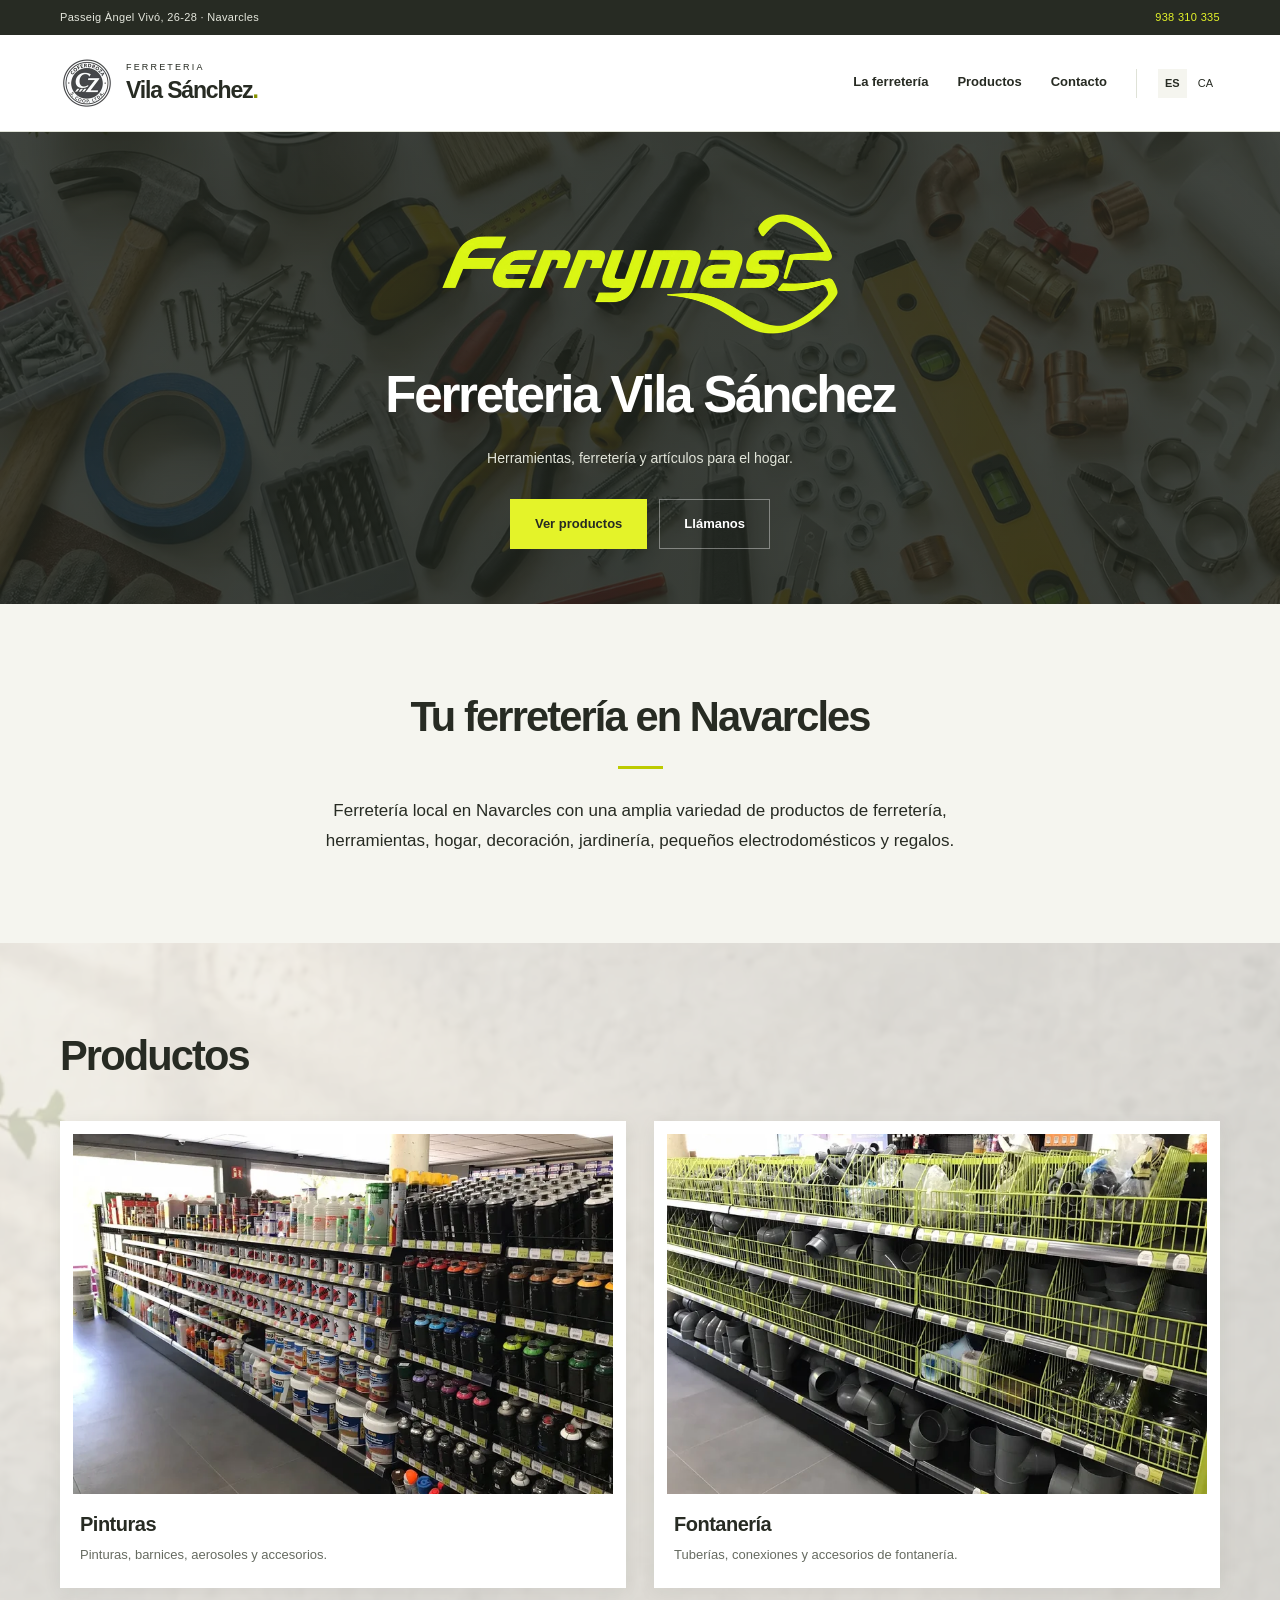
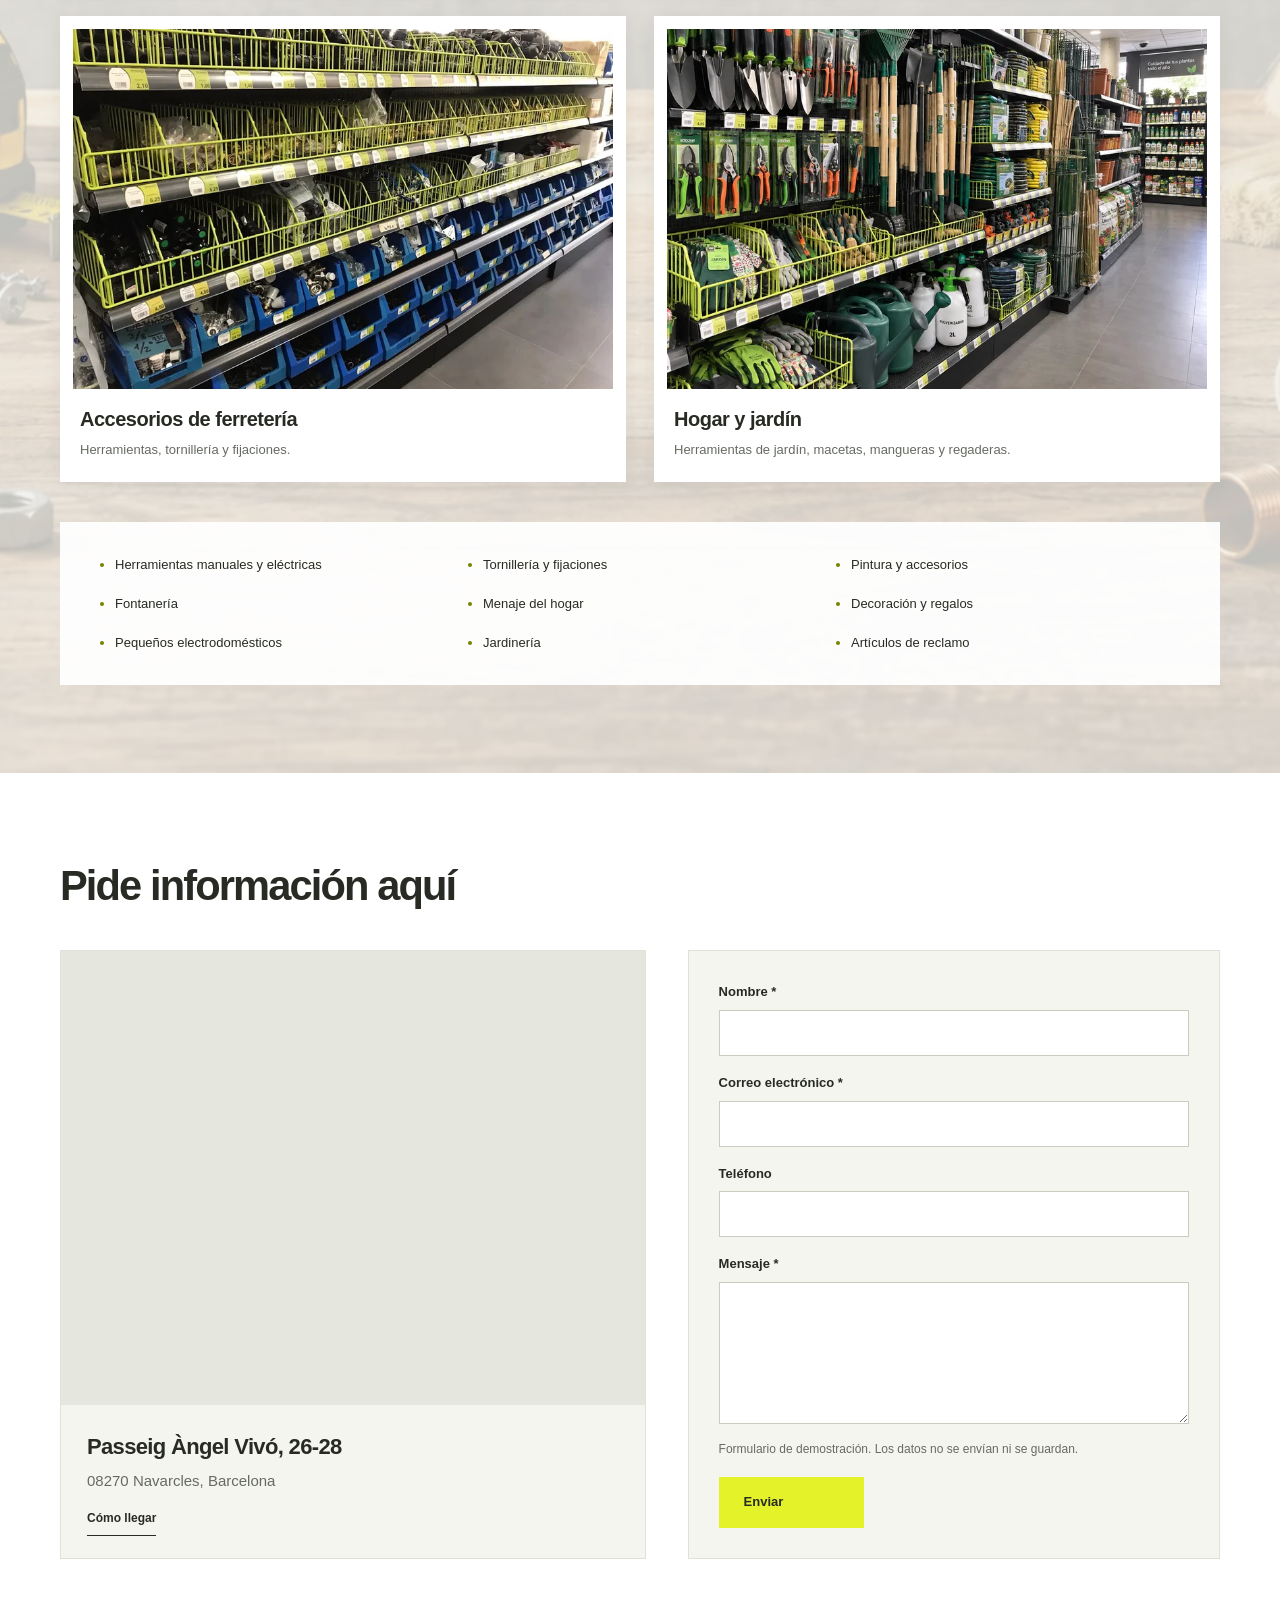
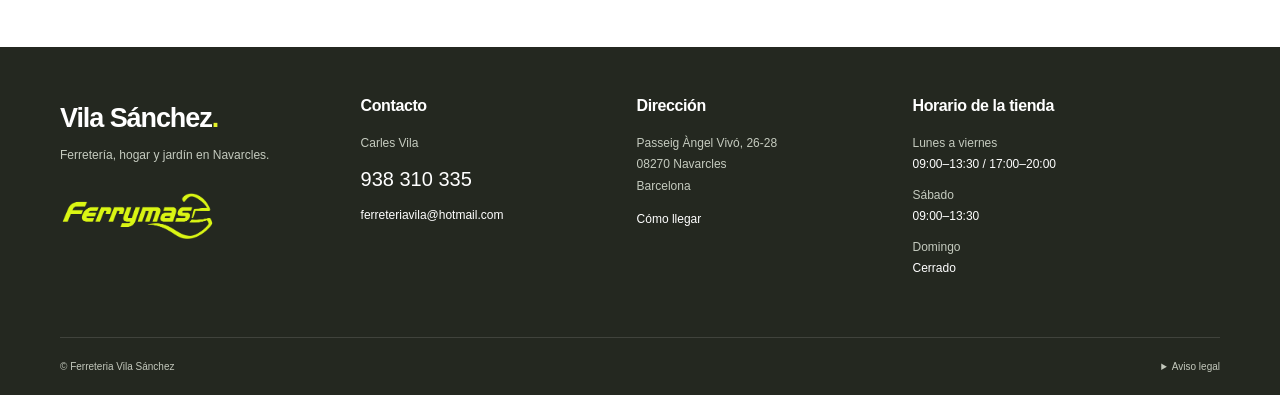
==== index.html @ 0be8b35e "Proyecto Ferreteria Vila Sanchez" ====
﻿<!doctype html>
<html lang="es">
<head>
  <meta charset="utf-8">
  <meta name="viewport" content="width=device-width, initial-scale=1">
  <meta name="theme-color" content="#242820">
  <title>Ferreteria Vila Sánchez | Tu ferretería en Navarcles</title>
  <meta name="description" content="Ferreteria Vila Sánchez en Navarcles. Pinturas, herramientas, fontanería y jardinería. Consulta nuestros productos, dirección y horario. Tel. 938 310 335.">
  <meta name="robots" content="index, follow, max-image-preview:large">
  <link rel="canonical" href="https://dry4n.github.io/ferreteriaVila/">
  <link rel="alternate" hreflang="es" href="https://dry4n.github.io/ferreteriaVila/">
  <link rel="alternate" hreflang="ca" href="https://dry4n.github.io/ferreteriaVila/ca.html">
  <link rel="alternate" hreflang="x-default" href="https://dry4n.github.io/ferreteriaVila/">
  <link rel="icon" type="image/png" sizes="48x48" href="assets/favicon.png">
  <meta property="og:type" content="website">
  <meta property="og:title" content="Ferreteria Vila Sánchez | Tu ferretería en Navarcles">
  <meta property="og:description" content="Ferreteria Vila Sánchez en Navarcles. Pinturas, herramientas, fontanería y jardinería. Consulta nuestros productos, dirección y horario. Tel. 938 310 335.">
  <meta property="og:url" content="https://dry4n.github.io/ferreteriaVila/">
  <meta property="og:site_name" content="Ferreteria Vila Sánchez">
  <meta property="og:locale" content="es_ES">
  <meta property="og:locale:alternate" content="ca_ES">
  <meta property="og:image" content="https://dry4n.github.io/ferreteriaVila/assets/tienda-social.jpg">
  <meta property="og:image:type" content="image/jpeg">
  <meta property="og:image:width" content="1200">
  <meta property="og:image:height" content="900">
  <meta property="og:image:alt" content="Estanterías de la tienda con pinturas, barnices y aerosoles">
  <meta name="twitter:card" content="summary_large_image">
  <meta name="twitter:title" content="Ferreteria Vila Sánchez | Tu ferretería en Navarcles">
  <meta name="twitter:description" content="Ferreteria Vila Sánchez en Navarcles. Pinturas, herramientas, fontanería y jardinería. Consulta nuestros productos, dirección y horario. Tel. 938 310 335.">
  <meta name="twitter:image" content="https://dry4n.github.io/ferreteriaVila/assets/tienda-social.jpg">
  <meta name="twitter:image:alt" content="Estanterías de la tienda con pinturas, barnices y aerosoles">
  <link rel="stylesheet" href="styles.css">
  <link rel="preload" as="image" href="assets/fondo-portada.webp" type="image/webp" fetchpriority="high">
  <script src="script.js" defer></script>
  <script type="application/ld+json">{"@context": "https://schema.org", "@graph": [{"@type": "HardwareStore", "@id": "https://dry4n.github.io/ferreteriaVila/#business", "name": "Ferreteria Vila Sánchez", "url": "https://dry4n.github.io/ferreteriaVila/", "image": ["https://dry4n.github.io/ferreteriaVila/assets/estanteria-1.webp", "https://dry4n.github.io/ferreteriaVila/assets/estanteria-2.webp", "https://dry4n.github.io/ferreteriaVila/assets/estanteria-3.webp", "https://dry4n.github.io/ferreteriaVila/assets/estanteria-jardineria.webp"], "telephone": "+34938310335", "email": "ferreteriavila@hotmail.com", "address": {"@type": "PostalAddress", "streetAddress": "Passeig Àngel Vivó, 26-28", "postalCode": "08270", "addressLocality": "Navarcles", "addressRegion": "Barcelona", "addressCountry": "ES"}, "openingHoursSpecification": [{"@type": "OpeningHoursSpecification", "dayOfWeek": "Monday", "opens": "09:00", "closes": "13:30"}, {"@type": "OpeningHoursSpecification", "dayOfWeek": "Monday", "opens": "17:00", "closes": "20:00"}, {"@type": "OpeningHoursSpecification", "dayOfWeek": "Tuesday", "opens": "09:00", "closes": "13:30"}, {"@type": "OpeningHoursSpecification", "dayOfWeek": "Tuesday", "opens": "17:00", "closes": "20:00"}, {"@type": "OpeningHoursSpecification", "dayOfWeek": "Wednesday", "opens": "09:00", "closes": "13:30"}, {"@type": "OpeningHoursSpecification", "dayOfWeek": "Wednesday", "opens": "17:00", "closes": "20:00"}, {"@type": "OpeningHoursSpecification", "dayOfWeek": "Thursday", "opens": "09:00", "closes": "13:30"}, {"@type": "OpeningHoursSpecification", "dayOfWeek": "Thursday", "opens": "17:00", "closes": "20:00"}, {"@type": "OpeningHoursSpecification", "dayOfWeek": "Friday", "opens": "09:00", "closes": "13:30"}, {"@type": "OpeningHoursSpecification", "dayOfWeek": "Friday", "opens": "17:00", "closes": "20:00"}, {"@type": "OpeningHoursSpecification", "dayOfWeek": "Saturday", "opens": "09:00", "closes": "13:30"}]}, {"@type": "WebSite", "@id": "https://dry4n.github.io/ferreteriaVila/#website", "url": "https://dry4n.github.io/ferreteriaVila/", "name": "Ferreteria Vila Sánchez", "inLanguage": ["es", "ca"], "about": {"@id": "https://dry4n.github.io/ferreteriaVila/#business"}}, {"@type": "WebPage", "@id": "https://dry4n.github.io/ferreteriaVila/#webpage", "url": "https://dry4n.github.io/ferreteriaVila/", "name": "Ferreteria Vila Sánchez | Tu ferretería en Navarcles", "description": "Ferreteria Vila Sánchez en Navarcles. Pinturas, herramientas, fontanería y jardinería. Consulta nuestros productos, dirección y horario. Tel. 938 310 335.", "inLanguage": "es", "isPartOf": {"@id": "https://dry4n.github.io/ferreteriaVila/#website"}, "about": {"@id": "https://dry4n.github.io/ferreteriaVila/#business"}}]}</script>
</head>
<body>
  <a class="skip-link" href="#contenido">Saltar al contenido</a>
  <div class="topbar"><div class="container topbar-inner"><span>Passeig Àngel Vivó, 26-28 · Navarcles</span><a href="tel:+34938310335">938 310 335</a></div></div>
  <header class="header"><div class="container header-inner">
    <a class="brand" href="#inicio" title="Inicio"><img src="assets/logo-cofedroza.webp" alt="Cofedroza" width="54" height="54"><span><span class="brand-small">FERRETERIA</span><strong>Vila Sánchez<span class="brand-dot">.</span></strong></span></a>
    <a class="header-call" href="tel:+34938310335" aria-label="Llámanos: 938 310 335" hidden><svg viewBox="0 0 24 24" width="20" height="20" fill="none" stroke="currentColor" stroke-width="1.8" stroke-linecap="round" stroke-linejoin="round" aria-hidden="true"><path d="M22 16.9v3a2 2 0 0 1-2.2 2A19.8 19.8 0 0 1 3.1 5.2 2 2 0 0 1 5.1 3h3a2 2 0 0 1 2 1.7c.1 1 .4 1.9.7 2.8a2 2 0 0 1-.5 2.1L9 10.9a16 16 0 0 0 4.1 4.1l1.3-1.3a2 2 0 0 1 2.1-.5c.9.3 1.8.6 2.8.7a2 2 0 0 1 1.7 2z"/></svg><span>938 310 335</span></a>
    <button class="menu-toggle" aria-expanded="false" aria-controls="navigation" hidden>Menú <span aria-hidden="true">☰</span></button>
    <nav id="navigation" aria-label="Navegación principal"><a href="#presentacion">La ferretería</a><a href="#productos">Productos</a><a href="#contacto">Contacto</a><div class="language-switch"><a href="index.html" lang="es" hreflang="es" aria-label="ES - Castellano" aria-current="page">ES</a><a href="ca.html" lang="ca" hreflang="ca" aria-label="CA - Català">CA</a></div></nav>
  </div></header>
  <main id="contenido">
    <section id="inicio" class="hero" aria-labelledby="hero-title"><div class="container hero-content"><img class="hero-logo" src="assets/logo-ferrymas.webp" alt="Ferrymas" width="820" height="273" fetchpriority="high"><h1 id="hero-title">Ferreteria Vila Sánchez</h1><p class="hero-description">Herramientas, ferretería y artículos para el hogar.</p><div class="hero-actions"><a class="button" href="#productos">Ver productos</a><a class="button button-outline" href="tel:+34938310335">Llámanos</a></div></div></section>
    <section id="presentacion" class="intro section" aria-labelledby="intro-title"><div class="container narrow"><h2 id="intro-title">Tu ferretería en Navarcles</h2><span class="accent-line"></span><p class="intro-lead">Ferretería local en Navarcles con una amplia variedad de productos de ferretería, herramientas, hogar, decoración, jardinería, pequeños electrodomésticos y regalos.</p></div></section>
    <section id="productos" class="section products" aria-labelledby="products-title"><div class="container"><div class="section-heading"><div><h2 id="products-title">Productos</h2></div></div><div class="product-grid"><figure class="product-card"><div class="photo-wrap"><img src="assets/estanteria-1.webp" alt="Estanterías de la tienda con pinturas, barnices y aerosoles" width="800" height="600" loading="lazy" decoding="async"></div><figcaption><h3>Pinturas</h3><p>Pinturas, barnices, aerosoles y accesorios.</p></figcaption></figure><figure class="product-card"><div class="photo-wrap"><img src="assets/estanteria-2.webp" alt="Tuberías y conexiones de fontanería en la tienda" width="800" height="600" loading="lazy" decoding="async"></div><figcaption><h3>Fontanería</h3><p>Tuberías, conexiones y accesorios de fontanería.</p></figcaption></figure><figure class="product-card"><div class="photo-wrap"><img src="assets/estanteria-3.webp" alt="Estanterías con piezas y accesorios de ferretería" width="800" height="600" loading="lazy" decoding="async"></div><figcaption><h3>Accesorios de ferretería</h3><p>Herramientas, tornillería y fijaciones.</p></figcaption></figure><figure class="product-card"><div class="photo-wrap"><img src="assets/estanteria-jardineria.webp" alt="Estantería de jardinería con herramientas, macetas, mangueras y regaderas" width="800" height="600" loading="lazy" decoding="async"></div><figcaption><h3>Hogar y jardín</h3><p>Herramientas de jardín, macetas, mangueras y regaderas.</p></figcaption></figure></div><div class="category-area"><ul class="category-list"><li>Herramientas manuales y eléctricas</li><li>Tornillería y fijaciones</li><li>Pintura y accesorios</li><li>Fontanería</li><li>Menaje del hogar</li><li>Decoración y regalos</li><li>Pequeños electrodomésticos</li><li>Jardinería</li><li>Artículos de reclamo</li></ul></div></div></section>
    <section id="contacto" class="section contact-section" aria-labelledby="contact-title">
      <div class="container">
        <h2 id="contact-title">Pide información aquí</h2>
        <div class="contact-layout">
          <div class="contact-location">
            <div class="map-card">
              <iframe class="contact-map" src="https://www.google.com/maps?q=Ferreteria%20Vila%20S%C3%A1nchez%2C%20Passeig%20%C3%80ngel%20Viv%C3%B3%2C%2026-28%2C%2008270%20Navarcles&amp;output=embed&amp;hl=es" title="Ubicación de Ferreteria Vila Sánchez en Google Maps" width="600" height="300" loading="lazy" referrerpolicy="no-referrer-when-downgrade" allowfullscreen></iframe>
              <div class="map-address"><address><strong>Passeig Àngel Vivó, 26-28</strong><br>08270 Navarcles, Barcelona</address><a class="text-link" href="https://www.google.com/maps/search/?api=1&amp;query=Ferreteria%20Vila%20S%C3%A1nchez%2C%20Passeig%20%C3%80ngel%20Viv%C3%B3%2C%2026-28%2C%2008270%20Navarcles" target="_blank" rel="noopener noreferrer">Cómo llegar</a></div>
            </div>
          </div>
          <form id="contact-form" class="contact-form" aria-labelledby="contact-title" aria-describedby="form-note" data-success="Formulario completado. No se ha enviado ningún mensaje." autocomplete="off">
            <div class="form-field"><label for="contact-name">Nombre <span aria-hidden="true">*</span></label><input id="contact-name" type="text" required maxlength="100" pattern=".*\S.*"></div>
            <div class="form-field"><label for="contact-email">Correo electrónico <span aria-hidden="true">*</span></label><input id="contact-email" type="email" required maxlength="254" inputmode="email"></div>
            <div class="form-field"><label for="contact-phone">Teléfono</label><input id="contact-phone" type="tel" maxlength="30" inputmode="tel"></div>
            <div class="form-field"><label for="contact-message">Mensaje <span aria-hidden="true">*</span></label><textarea id="contact-message" rows="5" required maxlength="3000"></textarea></div>
            <p id="form-note" class="form-note">Formulario de demostración. Los datos no se envían ni se guardan.</p>
            <button class="button form-submit" type="submit" disabled>Enviar</button>
            <p class="form-status" role="status" aria-live="polite"></p>
            <noscript><p class="form-note">Activa JavaScript para probar el formulario.</p></noscript>
          </form>
        </div>
      </div>
    </section>
  </main>
  <footer class="footer">
    <div class="container footer-main">
      <div class="footer-brand"><a class="footer-name" href="#inicio">Vila Sánchez<span>.</span></a><p>Ferretería, hogar y jardín en Navarcles.</p><img src="assets/logo-ferrymas.webp" alt="Ferrymas" width="820" height="273" loading="lazy"></div>
      <div class="footer-contact"><h3>Contacto</h3><p>Carles Vila</p><a class="footer-phone" href="tel:+34938310335">938 310 335</a><a class="footer-email" href="mailto:ferreteriavila@hotmail.com">ferreteriavila@hotmail.com</a></div>
      <div class="footer-address"><h3>Dirección</h3><address>Passeig Àngel Vivó, 26-28<br>08270 Navarcles<br>Barcelona</address><a href="https://www.google.com/maps/search/?api=1&amp;query=Ferreteria%20Vila%20S%C3%A1nchez%2C%20Passeig%20%C3%80ngel%20Viv%C3%B3%2C%2026-28%2C%2008270%20Navarcles" target="_blank" rel="noopener noreferrer">Cómo llegar</a></div>
      <div class="footer-hours"><h3>Horario de la tienda</h3><dl><div><dt>Lunes a viernes</dt><dd>09:00–13:30 / 17:00–20:00</dd></div><div><dt>Sábado</dt><dd>09:00–13:30</dd></div><div><dt>Domingo</dt><dd>Cerrado</dd></div></dl></div>
    </div>
    <div class="container footer-bottom"><span>© Ferreteria Vila Sánchez</span><details class="legal"><summary>Aviso legal</summary><p>Sitio de demostración creado para un proyecto académico. El formulario no envía ni guarda datos. Los nombres y logotipos corresponden a sus respectivos titulares.</p></details></div>
  </footer>
  <button class="scroll-top" type="button" aria-label="Volver arriba" hidden><span aria-hidden="true">^</span></button>
</body>
</html>
---- styles.css ----
:root { --accent:#e4f329; --ink:#272b23; --muted:#666b61; --paper:#f5f5ef; --line:#dfe2d7; --width:1160px; }
* { box-sizing:border-box; }
html { scroll-behavior:smooth; scroll-padding-top:108px; }
body { margin:0; color:var(--ink); background:#fff; font-family:'Segoe UI',Arial,sans-serif; font-size:15px; line-height:1.75; }
a { color:inherit; text-decoration:none; }
button { font:inherit; }
img { display:block; max-width:100%; height:auto; }
figure,h1,h2,h3,p { margin:0; }
a,button { -webkit-tap-highlight-color:transparent; }
a:focus-visible,button:focus-visible { outline:3px solid #9ca900; outline-offset:6px; }
.container { width:min(var(--width),calc(100% - 80px)); margin-inline:auto; }
.topbar { background:var(--ink); color:#e6e8de; font-size:11px; letter-spacing:.03em; }
.topbar-inner { display:flex; justify-content:space-between; gap:20px; padding-block:8px; }
.topbar a { color:var(--accent); white-space:nowrap; }
.topbar a span { margin-left:12px; }
.header { position:sticky; top:0; z-index:10; background:#fff; border-bottom:1px solid var(--line); }
.header-inner { display:flex; justify-content:space-between; align-items:center; gap:25px; min-height:96px; }
.header nav { order:2; margin-left:auto; }
.header-call { order:3; display:inline-flex; align-items:center; justify-content:center; gap:10px; padding:11px 15px; background:var(--accent); color:var(--ink); font-size:13px; font-weight:650; white-space:nowrap; }
.header-call[hidden] { display:none; }
.header-call:hover { background:#d6e421; }
.brand { display:flex; align-items:center; gap:12px; line-height:1.2; }
.brand img { width:54px; height:54px; }
.brand-small { display:block; font-size:9px; letter-spacing:.24em; margin-bottom:5px; }
.brand strong { font-size:23px; font-weight:650; letter-spacing:-.05em; white-space:nowrap; }
.brand-dot { color:#879300; }
nav { display:flex; align-items:center; gap:29px; }
nav>a { font-size:13px; font-weight:600; padding-block:12px; border-bottom:2px solid transparent; }
nav>a:hover { border-color:#b6c40a; }
.language-switch { display:flex; gap:4px; border-left:1px solid var(--line); padding-left:21px; }
.language-switch a { font-size:11px; padding:5px 7px; }
.language-switch a[aria-current] { background:var(--paper); font-weight:700; }
.menu-toggle { background:#fff; border:1px solid var(--line); padding:8px 12px; cursor:pointer; }
.hero { position:relative; isolation:isolate; background:#22271f; color:#fff; overflow:hidden; }
.hero::before { content:''; position:absolute; z-index:-1; inset:0; background:url('assets/fondo-portada.webp') center/cover no-repeat; opacity:.19; }
.hero::after { content:''; position:absolute; z-index:-1; inset:0; background:linear-gradient(90deg,#171c1630,#171c1650 50%,#171c1630); }
.hero-content { text-align:center; padding-block:53px 55px; }
.hero-logo { width:min(410px,72%); height:auto; margin:20px auto 24px; }
h1 { font-size:clamp(36px,4vw,57px); line-height:1.12; letter-spacing:-.045em; font-weight:600; }
h2 { font-size:clamp(30px,3.25vw,44px); line-height:1.19; letter-spacing:-.045em; font-weight:600; }
h3 { font-size:20px; line-height:1.35; letter-spacing:-.025em; font-weight:600; }
.hero-description { max-width:480px; margin:23px auto 28px; color:#e1e4d9; font-size:14px; }
.hero-actions { display:flex; justify-content:center; flex-wrap:wrap; gap:12px; }
.button { display:inline-flex; align-items:center; justify-content:space-between; gap:30px; padding:13px 24px; background:var(--accent); color:var(--ink); font-size:13px; font-weight:650; border:1px solid transparent; transition:background .2s,transform .2s; }
.button:hover { background:#d6e421; transform:translateY(-2px); }
.button-outline { border-color:#ffffff60; color:#fff; background:transparent; }
.button-outline:hover { background:#ffffff15; }
.button-dark { background:var(--ink); color:#fff; }
.button-dark:hover { background:#414839; }
.section { padding-block:88px; }
.intro { background:var(--paper); text-align:center; }
.narrow { max-width:770px; }
.accent-line { display:block; width:45px; height:3px; background:#bccb00; margin:24px 0 27px; }
.intro .accent-line { margin-inline:auto; }
.intro p { color:var(--muted); max-width:690px; margin:17px auto 0; font-size:14px; }
.intro .intro-lead { color:var(--ink); font-size:17px; }
.section-heading { display:flex; align-items:flex-end; justify-content:space-between; gap:40px; margin-bottom:40px; }

.product-grid { display:grid; grid-template-columns:repeat(2,minmax(0,1fr)); gap:28px; }
.photo-wrap { position:relative; overflow:hidden; background:var(--paper); }
.photo-wrap img { width:100%; aspect-ratio:4/3; object-fit:cover; transition:transform .5s; }
.product-card:hover img { transform:scale(1.035); }
figcaption { padding-block:23px 8px; }
figcaption h3 { font-size:20px; }
.category-area { margin-top:40px; padding-top:28px; border-top:1px solid var(--line); }
.category-list { display:grid; grid-template-columns:repeat(3,minmax(0,1fr)); gap:14px 34px; list-style:disc; padding-left:20px; margin:0; }
.category-list li { font-size:13px; }
.text-link { display:inline-flex; align-items:center; gap:35px; font-size:13px; font-weight:600; border-bottom:1px solid var(--ink); padding-bottom:6px; margin-top:28px; }
.text-link:hover { border-color:#a3b000; }
.contact-layout { display:grid; grid-template-columns:1.1fr 1fr; gap:42px; margin-top:40px; align-items:stretch; }
.contact-location, .contact-form { min-width:0; }
.map-card { display:flex; flex-direction:column; height:100%; border:1px solid var(--line); background:var(--paper); overflow:hidden; }
.contact-map { display:block; width:100%; min-height:360px; height:100%; flex:1; border:0; background:#e5e7df; }
.map-address { padding:22px 26px; }
.map-address .text-link { margin-top:14px; font-size:12px; }
.contact-form { padding:30px; background:var(--paper); border:1px solid var(--line); }
.contact-form h3 { font-size:25px; }
.form-field { display:flex; flex-direction:column; gap:6px; margin-bottom:16px; }
.form-field label { font-size:13px; font-weight:600; }
.form-field input, .form-field textarea { width:100%; min-width:0; border:1px solid #c8cdc0; border-radius:0; background:white; color:var(--ink); font:inherit; font-size:16px; line-height:1.5; padding:10px 12px; }
.form-field textarea { resize:vertical; min-height:125px; }
.form-field input:focus-visible, .form-field textarea:focus-visible { outline:2px solid #899600; outline-offset:2px; }
.form-note { font-size:12px; line-height:1.6; color:var(--muted); margin-bottom:18px; }
.form-submit { cursor:pointer; min-width:145px; }
.form-submit:disabled { opacity:.5; cursor:not-allowed; }
.form-status { font-size:13px; color:var(--ink); }
.form-status:not(:empty) { border-left:3px solid #98a500; margin-top:20px; padding:10px 13px; background:#e9edda; }
address { font-style:normal; color:var(--muted); line-height:1.8; }
address strong { font-weight:600; color:var(--ink); font-size:22px; letter-spacing:-.03em; }
.email-link { font-size:17px; border-bottom:1px solid #bec3b5; overflow-wrap:anywhere; }
dl { margin:12px 0 0; }
dl>div { display:flex; justify-content:space-between; gap:15px; padding-block:6px; font-size:12px; }
dt { color:var(--muted); } dd { margin:0; text-align:right; }
.footer { background:#242820; color:#fff; }
.footer-main { display:flex; justify-content:space-between; align-items:center; gap:35px; padding-block:40px; }
.footer-name { font-size:27px; font-weight:600; letter-spacing:-.04em; }
.footer-name span { color:var(--accent); }
.footer-main p { font-size:11px; color:#bfc5b6; margin-top:3px; }
.footer-main>img { width:170px; }
.footer-bottom { display:flex; justify-content:space-between; gap:20px; border-top:1px solid #ffffff20; padding-block:20px; font-size:10px; color:#c3c8bc; }
.skip-link { position:fixed; left:15px; top:-100px; background:var(--accent); padding:12px; z-index:30; }
.skip-link:focus { top:15px; }
@media(min-width:801px) { .menu-toggle { display:none; } }
@media(max-width:1050px) {
 .container { width:calc(100% - 48px); } nav { gap:14px; } .brand strong { font-size:21px; } .category-list { gap:10px 20px; }
 .header-inner { gap:16px; } .header-call { width:44px; height:44px; padding:0; } .header-call span { display:none; } .contact-layout { gap:28px; }
}
@media(max-width:800px) {
 html { scroll-padding-top:85px; } .header-inner { min-height:80px; flex-wrap:wrap; padding-block:15px; gap:15px; } .brand img { width:43px; height:43px; }
 nav { width:100%; flex-wrap:wrap; gap:8px 24px; padding-bottom:5px; } nav[data-collapsed="true"] { display:none; } nav>a { padding-block:7px; } .language-switch { padding-left:12px; }
 .header nav { order:4; margin-left:0; } .header-call { order:2; margin-left:auto; } .menu-toggle { order:3; } .header-inner { column-gap:10px; }
 .hero-content { padding-block:44px; } .hero-logo { width:min(340px,80%); } .section { padding-block:60px; }  .section-heading { display:block; margin-bottom:30px; }
 .product-grid { gap:16px; } figcaption h3 { font-size:17px; } .category-list { grid-template-columns:repeat(2,1fr); }
 .contact-layout { gap:24px; } .contact-form { padding:23px; } .map-address { padding:20px; } address strong { font-size:20px; } dl>div { flex-wrap:wrap; gap:0 14px; } .email-link { font-size:15px; }
}
@media(max-width:580px) {
 .container { width:calc(100% - 40px); } .topbar { font-size:9px; } .topbar-inner { gap:10px; } .topbar a span { display:none; } .brand strong { font-size:21px; }
 .hero-content { padding-block:40px; } .hero-logo { margin-block:23px 27px; } h1 { font-size:clamp(31px,8vw,43px); } h2 { font-size:33px; }
 .hero-description { font-size:13px; margin-block:21px 26px; } .hero-actions { gap:10px; } .button { padding:12px 17px; gap:22px; font-size:12px; } .intro h2 br { display:none; } .intro .intro-lead { font-size:16px; } .product-grid { grid-template-columns:1fr; gap:29px; }
 .photo-wrap img { aspect-ratio:1.45; } figcaption { padding-top:18px; } figcaption h3 { font-size:23px; } .category-list { gap:14px 16px; }
 .category-list li { font-size:12px; line-height:1.5; }
 .contact-layout { margin-top:30px; } .contact-map { height:280px; } dl>div { flex-wrap:nowrap; font-size:12px; } .footer-main { flex-wrap:wrap; gap:24px; } .footer-main>div { width:100%; }
 .footer-main>img { width:145px; } .footer-bottom { flex-direction:column; gap:5px; }
}
@media(max-width:380px) {
 .header-inner { column-gap:8px; } .brand { gap:7px; } .brand img { width:32px; height:32px; } .brand strong { font-size:18px; } .brand-small { font-size:8px; } .menu-toggle { font-size:12px; padding:8px; } .header-call { width:36px; height:36px; }
}
@media(prefers-reduced-motion:reduce) { html { scroll-behavior:auto; } *,*::before,*::after { transition:none !important; } }

.products { position:relative; isolation:isolate; background:#f0f1eb; }
.products::before { content:''; position:absolute; inset:0; z-index:-1; background:url('assets/fondo-productos.webp') center/cover no-repeat; opacity:.2; }
.product-card { background:#fff; padding:13px; box-shadow:0 4px 18px #252b2110; }
.product-card figcaption { padding:17px 7px 9px; }
.product-card figcaption p { font-size:13px; line-height:1.6; color:var(--muted); margin-top:7px; }
.photo-wrap img { aspect-ratio:1.5; }
.category-area { background:#fffffff0; padding:30px 35px; border:0; }
.category-list li::marker { color:#788400; font-size:1.1em; }
.footer-main { display:grid; grid-template-columns:1.1fr 1fr 1fr 1.25fr; align-items:start; gap:30px; padding-block:48px; }
.footer-main h3 { font-size:16px; margin-bottom:16px; }
.footer-main p, .footer-main address, .footer-main dt { color:#c5cbbf; font-size:12px; }
.footer-main a { overflow-wrap:anywhere; }
.footer-brand img { width:155px; margin-top:24px; }
.footer-phone { display:block; font-size:20px; margin:8px 0 4px; }
.footer-email, .footer-address>a { font-size:12px; }
.footer-address>a { display:inline-block; margin-top:12px; }
.footer-hours dl { margin:0; }
.footer-hours dl>div { display:block; padding:0 0 10px; }
.footer-hours dd { text-align:left; font-size:12px; }
.legal { max-width:540px; text-align:right; }
.legal summary { cursor:pointer; }
.legal p { margin-top:12px; text-align:left; font-size:12px; }
.scroll-top { position:fixed; right:20px; bottom:20px; z-index:20; display:grid; place-items:center; width:40px; height:40px; border:1px solid #ffffff40; background:var(--ink); color:var(--accent); font-family:Arial,sans-serif; font-size:32px; line-height:1; padding:8px 0 0; cursor:pointer; box-shadow:0 3px 14px #0003; }
.scroll-top[hidden] { display:none; }
.scroll-top:hover { background:#414839; }
@media(max-width:1000px) { .footer-main { grid-template-columns:1fr 1fr; gap:35px; } }
@media(max-width:580px) {
 .product-grid { grid-template-columns:1fr; gap:24px; }
 .product-card { padding:10px; }
 .category-area { padding:25px; }
 .category-list { grid-template-columns:1fr; gap:10px; }
 .contact-layout { grid-template-columns:1fr; gap:28px; }
 .contact-map { height:300px; min-height:300px; flex:auto; }
 .footer-main { grid-template-columns:1fr; gap:30px; }
 .footer-bottom { padding-bottom:85px; }
 .legal { text-align:left; }
 .scroll-top { right:12px; bottom:12px; }
}
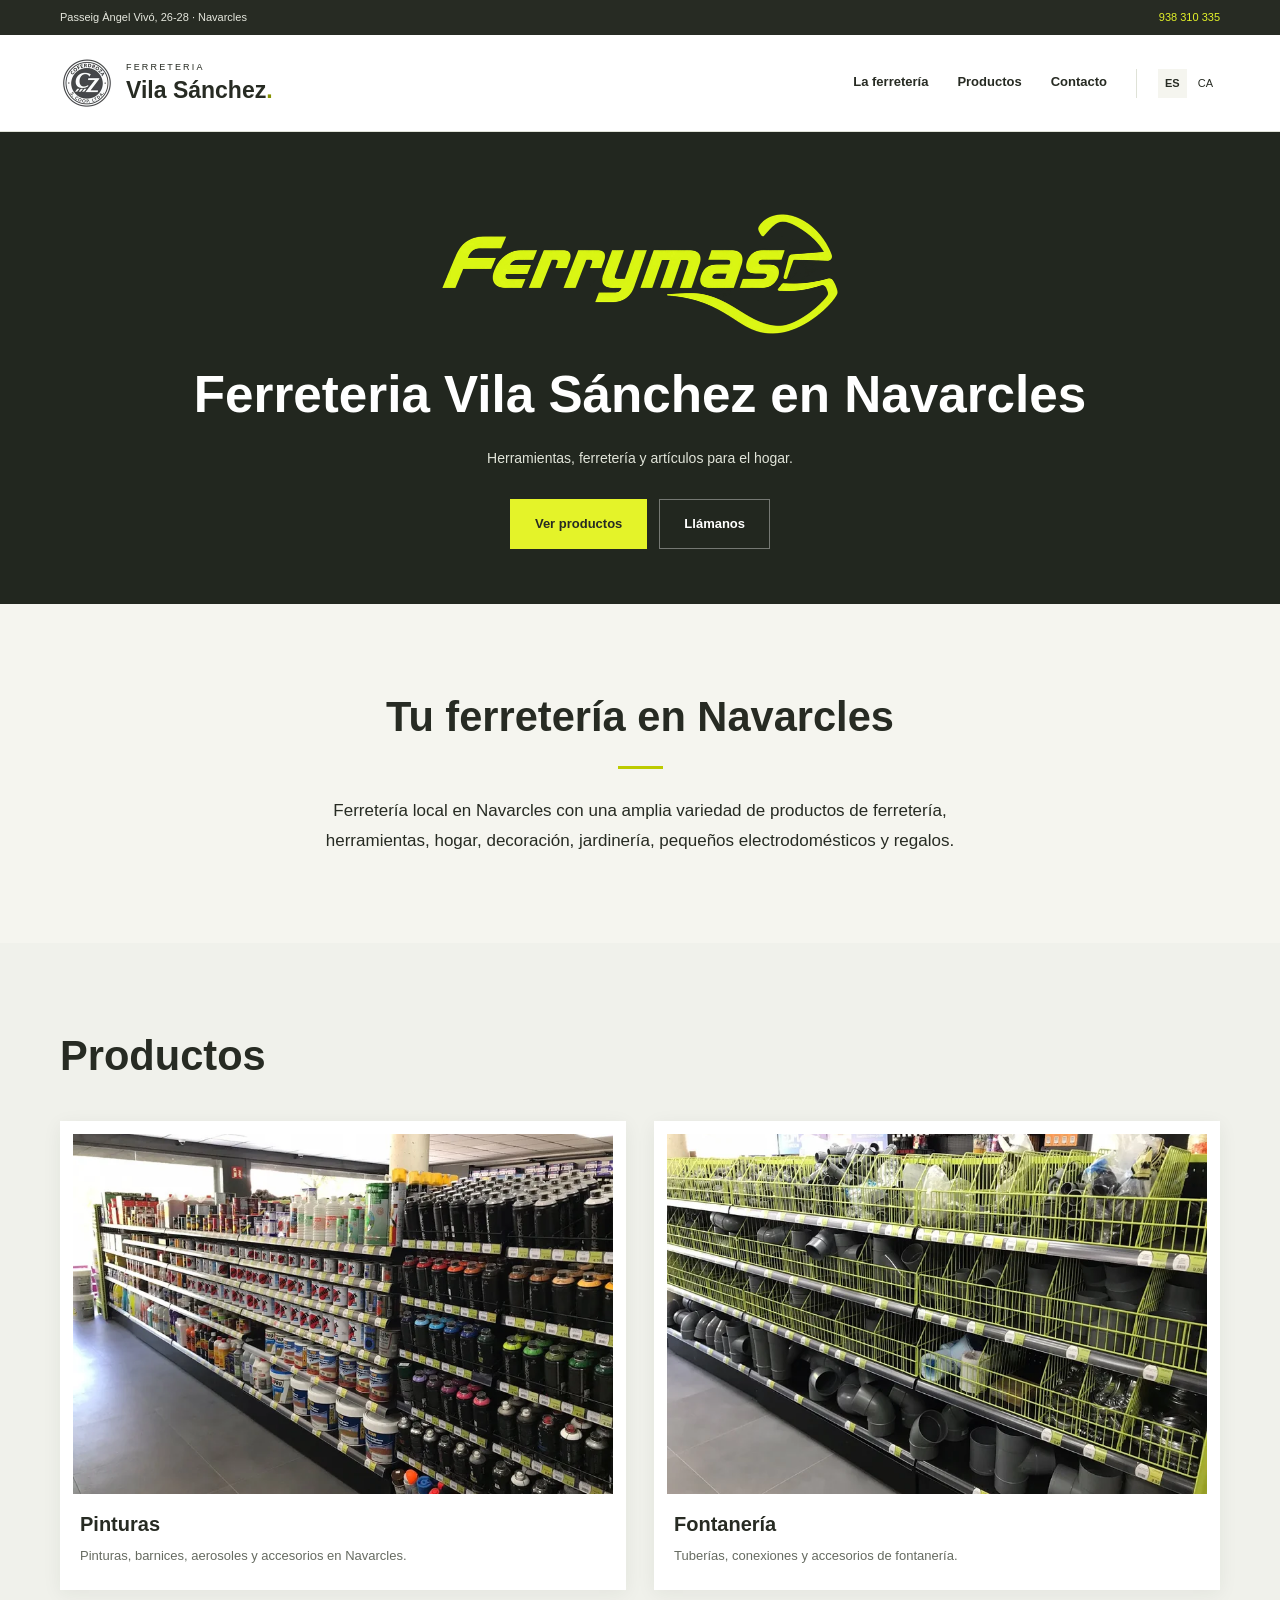
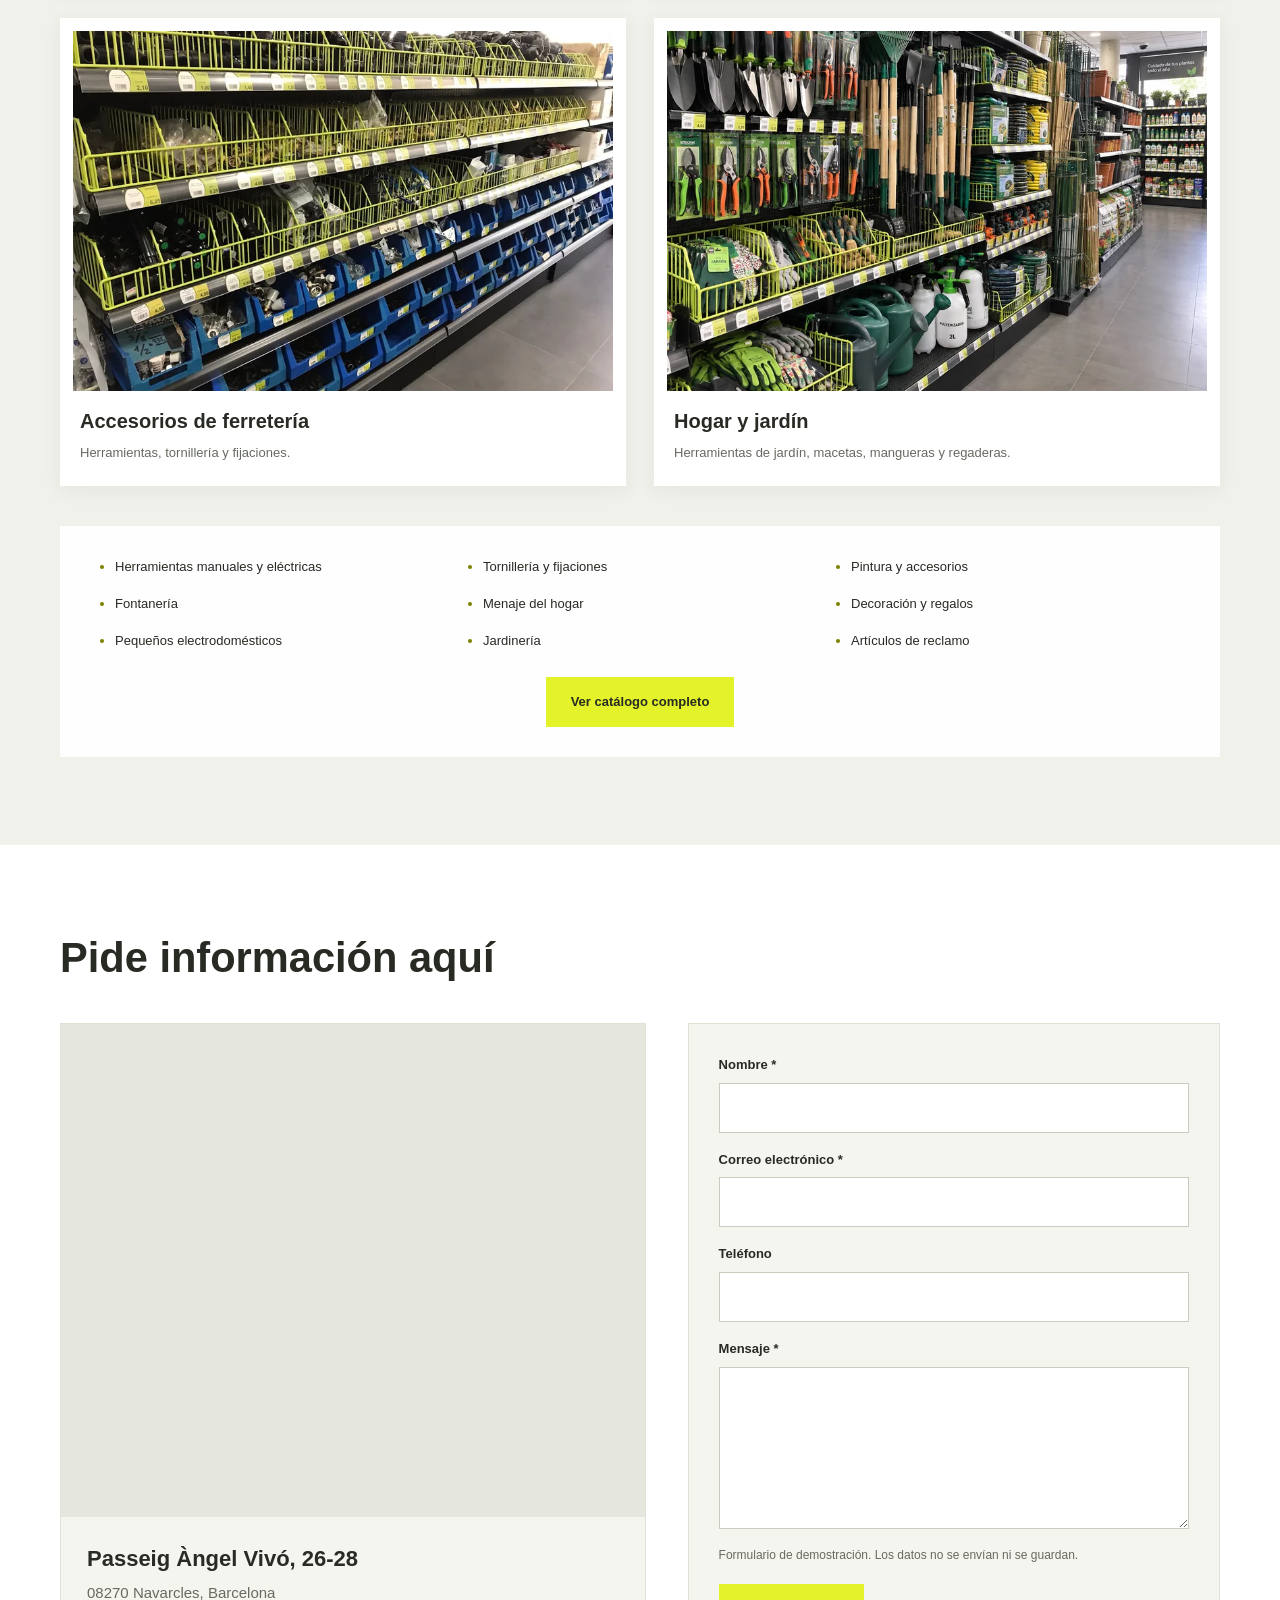
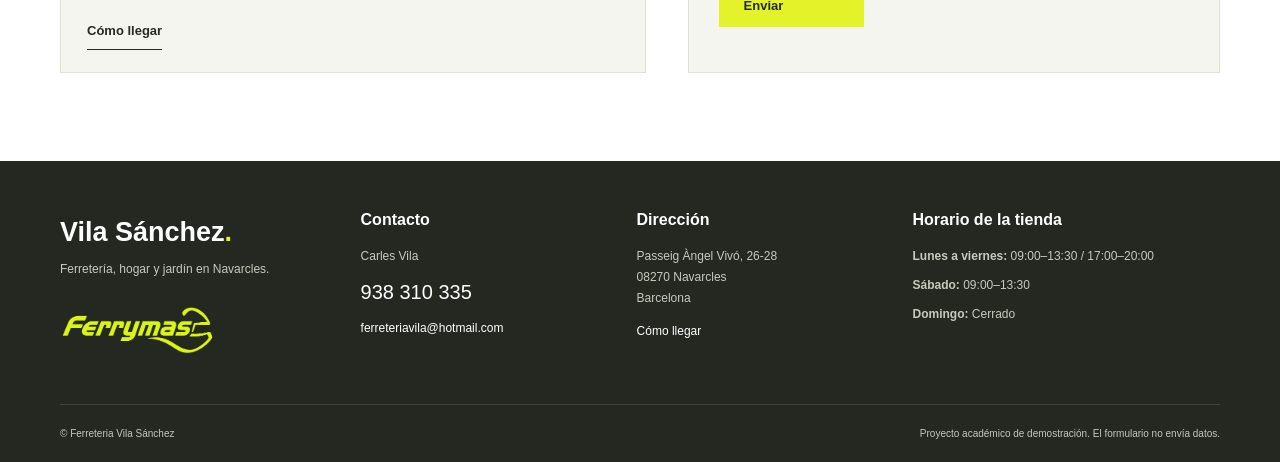
==== commit 2a4f27eb: "Proyecto Ferreteria Vila Sanchez" ====
--- a/index.html
+++ b/index.html
@@ -1,86 +1,224 @@
-﻿<!doctype html>
+<!DOCTYPE html>
 <html lang="es">
 <head>
-  <meta charset="utf-8">
-  <meta name="viewport" content="width=device-width, initial-scale=1">
-  <meta name="theme-color" content="#242820">
-  <title>Ferreteria Vila Sánchez | Tu ferretería en Navarcles</title>
-  <meta name="description" content="Ferreteria Vila Sánchez en Navarcles. Pinturas, herramientas, fontanería y jardinería. Consulta nuestros productos, dirección y horario. Tel. 938 310 335.">
-  <meta name="robots" content="index, follow, max-image-preview:large">
+  <meta charset="UTF-8">
+  <meta name="viewport" content="width=device-width, initial-scale=1.0">
+  <title>Ferretería y bricolaje en Navarcles | Vila Sánchez</title>
+  <meta name="description" content="Ferretería en Navarcles con pinturas, herramientas, fontanería y jardinería. Visita Vila Sánchez o llama al 938 310 335 para pedir información sin compromiso.">
   <link rel="canonical" href="https://dry4n.github.io/ferreteriaVila/">
   <link rel="alternate" hreflang="es" href="https://dry4n.github.io/ferreteriaVila/">
-  <link rel="alternate" hreflang="ca" href="https://dry4n.github.io/ferreteriaVila/ca.html">
+  <link rel="alternate" hreflang="ca" href="https://dry4n.github.io/ferreteriaVila/ca/">
   <link rel="alternate" hreflang="x-default" href="https://dry4n.github.io/ferreteriaVila/">
-  <link rel="icon" type="image/png" sizes="48x48" href="assets/favicon.png">
-  <meta property="og:type" content="website">
-  <meta property="og:title" content="Ferreteria Vila Sánchez | Tu ferretería en Navarcles">
-  <meta property="og:description" content="Ferreteria Vila Sánchez en Navarcles. Pinturas, herramientas, fontanería y jardinería. Consulta nuestros productos, dirección y horario. Tel. 938 310 335.">
-  <meta property="og:url" content="https://dry4n.github.io/ferreteriaVila/">
-  <meta property="og:site_name" content="Ferreteria Vila Sánchez">
-  <meta property="og:locale" content="es_ES">
-  <meta property="og:locale:alternate" content="ca_ES">
-  <meta property="og:image" content="https://dry4n.github.io/ferreteriaVila/assets/tienda-social.jpg">
-  <meta property="og:image:type" content="image/jpeg">
-  <meta property="og:image:width" content="1200">
-  <meta property="og:image:height" content="900">
-  <meta property="og:image:alt" content="Estanterías de la tienda con pinturas, barnices y aerosoles">
-  <meta name="twitter:card" content="summary_large_image">
-  <meta name="twitter:title" content="Ferreteria Vila Sánchez | Tu ferretería en Navarcles">
-  <meta name="twitter:description" content="Ferreteria Vila Sánchez en Navarcles. Pinturas, herramientas, fontanería y jardinería. Consulta nuestros productos, dirección y horario. Tel. 938 310 335.">
-  <meta name="twitter:image" content="https://dry4n.github.io/ferreteriaVila/assets/tienda-social.jpg">
-  <meta name="twitter:image:alt" content="Estanterías de la tienda con pinturas, barnices y aerosoles">
-  <link rel="stylesheet" href="styles.css">
-  <link rel="preload" as="image" href="assets/fondo-portada.webp" type="image/webp" fetchpriority="high">
-  <script src="script.js" defer></script>
-  <script type="application/ld+json">{"@context": "https://schema.org", "@graph": [{"@type": "HardwareStore", "@id": "https://dry4n.github.io/ferreteriaVila/#business", "name": "Ferreteria Vila Sánchez", "url": "https://dry4n.github.io/ferreteriaVila/", "image": ["https://dry4n.github.io/ferreteriaVila/assets/estanteria-1.webp", "https://dry4n.github.io/ferreteriaVila/assets/estanteria-2.webp", "https://dry4n.github.io/ferreteriaVila/assets/estanteria-3.webp", "https://dry4n.github.io/ferreteriaVila/assets/estanteria-jardineria.webp"], "telephone": "+34938310335", "email": "ferreteriavila@hotmail.com", "address": {"@type": "PostalAddress", "streetAddress": "Passeig Àngel Vivó, 26-28", "postalCode": "08270", "addressLocality": "Navarcles", "addressRegion": "Barcelona", "addressCountry": "ES"}, "openingHoursSpecification": [{"@type": "OpeningHoursSpecification", "dayOfWeek": "Monday", "opens": "09:00", "closes": "13:30"}, {"@type": "OpeningHoursSpecification", "dayOfWeek": "Monday", "opens": "17:00", "closes": "20:00"}, {"@type": "OpeningHoursSpecification", "dayOfWeek": "Tuesday", "opens": "09:00", "closes": "13:30"}, {"@type": "OpeningHoursSpecification", "dayOfWeek": "Tuesday", "opens": "17:00", "closes": "20:00"}, {"@type": "OpeningHoursSpecification", "dayOfWeek": "Wednesday", "opens": "09:00", "closes": "13:30"}, {"@type": "OpeningHoursSpecification", "dayOfWeek": "Wednesday", "opens": "17:00", "closes": "20:00"}, {"@type": "OpeningHoursSpecification", "dayOfWeek": "Thursday", "opens": "09:00", "closes": "13:30"}, {"@type": "OpeningHoursSpecification", "dayOfWeek": "Thursday", "opens": "17:00", "closes": "20:00"}, {"@type": "OpeningHoursSpecification", "dayOfWeek": "Friday", "opens": "09:00", "closes": "13:30"}, {"@type": "OpeningHoursSpecification", "dayOfWeek": "Friday", "opens": "17:00", "closes": "20:00"}, {"@type": "OpeningHoursSpecification", "dayOfWeek": "Saturday", "opens": "09:00", "closes": "13:30"}]}, {"@type": "WebSite", "@id": "https://dry4n.github.io/ferreteriaVila/#website", "url": "https://dry4n.github.io/ferreteriaVila/", "name": "Ferreteria Vila Sánchez", "inLanguage": ["es", "ca"], "about": {"@id": "https://dry4n.github.io/ferreteriaVila/#business"}}, {"@type": "WebPage", "@id": "https://dry4n.github.io/ferreteriaVila/#webpage", "url": "https://dry4n.github.io/ferreteriaVila/", "name": "Ferreteria Vila Sánchez | Tu ferretería en Navarcles", "description": "Ferreteria Vila Sánchez en Navarcles. Pinturas, herramientas, fontanería y jardinería. Consulta nuestros productos, dirección y horario. Tel. 938 310 335.", "inLanguage": "es", "isPartOf": {"@id": "https://dry4n.github.io/ferreteriaVila/#website"}, "about": {"@id": "https://dry4n.github.io/ferreteriaVila/#business"}}]}</script>
+  <link rel="icon" type="image/png" href="assets/favicon.png">
+  <link rel="stylesheet" href="styles.css?v=2">
+  <script src="script.js?v=2" defer></script>
 </head>
 <body>
-  <a class="skip-link" href="#contenido">Saltar al contenido</a>
-  <div class="topbar"><div class="container topbar-inner"><span>Passeig Àngel Vivó, 26-28 · Navarcles</span><a href="tel:+34938310335">938 310 335</a></div></div>
-  <header class="header"><div class="container header-inner">
-    <a class="brand" href="#inicio" title="Inicio"><img src="assets/logo-cofedroza.webp" alt="Cofedroza" width="54" height="54"><span><span class="brand-small">FERRETERIA</span><strong>Vila Sánchez<span class="brand-dot">.</span></strong></span></a>
-    <a class="header-call" href="tel:+34938310335" aria-label="Llámanos: 938 310 335" hidden><svg viewBox="0 0 24 24" width="20" height="20" fill="none" stroke="currentColor" stroke-width="1.8" stroke-linecap="round" stroke-linejoin="round" aria-hidden="true"><path d="M22 16.9v3a2 2 0 0 1-2.2 2A19.8 19.8 0 0 1 3.1 5.2 2 2 0 0 1 5.1 3h3a2 2 0 0 1 2 1.7c.1 1 .4 1.9.7 2.8a2 2 0 0 1-.5 2.1L9 10.9a16 16 0 0 0 4.1 4.1l1.3-1.3a2 2 0 0 1 2.1-.5c.9.3 1.8.6 2.8.7a2 2 0 0 1 1.7 2z"/></svg><span>938 310 335</span></a>
-    <button class="menu-toggle" aria-expanded="false" aria-controls="navigation" hidden>Menú <span aria-hidden="true">☰</span></button>
-    <nav id="navigation" aria-label="Navegación principal"><a href="#presentacion">La ferretería</a><a href="#productos">Productos</a><a href="#contacto">Contacto</a><div class="language-switch"><a href="index.html" lang="es" hreflang="es" aria-label="ES - Castellano" aria-current="page">ES</a><a href="ca.html" lang="ca" hreflang="ca" aria-label="CA - Català">CA</a></div></nav>
-  </div></header>
-  <main id="contenido">
-    <section id="inicio" class="hero" aria-labelledby="hero-title"><div class="container hero-content"><img class="hero-logo" src="assets/logo-ferrymas.webp" alt="Ferrymas" width="820" height="273" fetchpriority="high"><h1 id="hero-title">Ferreteria Vila Sánchez</h1><p class="hero-description">Herramientas, ferretería y artículos para el hogar.</p><div class="hero-actions"><a class="button" href="#productos">Ver productos</a><a class="button button-outline" href="tel:+34938310335">Llámanos</a></div></div></section>
-    <section id="presentacion" class="intro section" aria-labelledby="intro-title"><div class="container narrow"><h2 id="intro-title">Tu ferretería en Navarcles</h2><span class="accent-line"></span><p class="intro-lead">Ferretería local en Navarcles con una amplia variedad de productos de ferretería, herramientas, hogar, decoración, jardinería, pequeños electrodomésticos y regalos.</p></div></section>
-    <section id="productos" class="section products" aria-labelledby="products-title"><div class="container"><div class="section-heading"><div><h2 id="products-title">Productos</h2></div></div><div class="product-grid"><figure class="product-card"><div class="photo-wrap"><img src="assets/estanteria-1.webp" alt="Estanterías de la tienda con pinturas, barnices y aerosoles" width="800" height="600" loading="lazy" decoding="async"></div><figcaption><h3>Pinturas</h3><p>Pinturas, barnices, aerosoles y accesorios.</p></figcaption></figure><figure class="product-card"><div class="photo-wrap"><img src="assets/estanteria-2.webp" alt="Tuberías y conexiones de fontanería en la tienda" width="800" height="600" loading="lazy" decoding="async"></div><figcaption><h3>Fontanería</h3><p>Tuberías, conexiones y accesorios de fontanería.</p></figcaption></figure><figure class="product-card"><div class="photo-wrap"><img src="assets/estanteria-3.webp" alt="Estanterías con piezas y accesorios de ferretería" width="800" height="600" loading="lazy" decoding="async"></div><figcaption><h3>Accesorios de ferretería</h3><p>Herramientas, tornillería y fijaciones.</p></figcaption></figure><figure class="product-card"><div class="photo-wrap"><img src="assets/estanteria-jardineria.webp" alt="Estantería de jardinería con herramientas, macetas, mangueras y regaderas" width="800" height="600" loading="lazy" decoding="async"></div><figcaption><h3>Hogar y jardín</h3><p>Herramientas de jardín, macetas, mangueras y regaderas.</p></figcaption></figure></div><div class="category-area"><ul class="category-list"><li>Herramientas manuales y eléctricas</li><li>Tornillería y fijaciones</li><li>Pintura y accesorios</li><li>Fontanería</li><li>Menaje del hogar</li><li>Decoración y regalos</li><li>Pequeños electrodomésticos</li><li>Jardinería</li><li>Artículos de reclamo</li></ul></div></div></section>
-    <section id="contacto" class="section contact-section" aria-labelledby="contact-title">
+
+  <!-- Barra superior -->
+  <div class="topbar">
+    <div class="container topbar-inner">
+      <span>Passeig Àngel Vivó, 26-28 · Navarcles</span>
+      <a href="tel:+34938310335">938 310 335</a>
+    </div>
+  </div>
+
+  <!-- Cabecera y menú -->
+  <header class="header">
+    <div class="container header-inner">
+      <a class="brand" href="#inicio">
+        <img src="assets/logo-cofedroza.webp" alt="Logotipo de Cofedroza" width="54" height="54">
+        <span>
+          <span class="brand-small">FERRETERIA</span>
+          <strong>Vila Sánchez<span class="brand-dot">.</span></strong>
+        </span>
+      </a>
+
+      <a class="header-call" href="tel:+34938310335" id="btn-llamada" hidden>938 310 335</a>
+
+      <button class="menu-toggle" id="btn-menu" type="button">Menú ☰</button>
+
+      <nav id="navigation">
+        <a href="#presentacion">La ferretería</a>
+        <a href="productos/">Productos</a>
+        <a href="#contacto">Contacto</a>
+        <div class="language-switch">
+          <a href="index.html" class="activo">ES</a>
+          <a href="ca/">CA</a>
+        </div>
+      </nav>
+    </div>
+  </header>
+
+  <main>
+
+    <!-- Portada -->
+    <section id="inicio" class="hero">
+      <div class="container hero-content">
+        <img class="hero-logo" src="assets/logo-ferrymas.webp" alt="Logotipo de Ferrymas" width="820" height="273">
+        <h1>Ferreteria Vila Sánchez en Navarcles</h1>
+        <p class="hero-description">Herramientas, ferretería y artículos para el hogar.</p>
+        <div class="hero-actions">
+          <a class="button" href="productos/">Ver productos</a>
+          <a class="button button-outline" href="tel:+34938310335">Llámanos</a>
+        </div>
+      </div>
+    </section>
+
+    <!-- Presentación -->
+    <section id="presentacion" class="intro section">
+      <div class="container narrow">
+        <h2>Tu ferretería en Navarcles</h2>
+        <span class="accent-line"></span>
+        <p class="intro-lead">
+          Ferretería local en Navarcles con una amplia variedad de productos de ferretería,
+          herramientas, hogar, decoración, jardinería, pequeños electrodomésticos y regalos.
+        </p>
+      </div>
+    </section>
+
+    <!-- Productos -->
+    <section id="productos" class="section products">
       <div class="container">
-        <h2 id="contact-title">Pide información aquí</h2>
+        <h2>Productos</h2>
+
+        <div class="product-grid">
+          <a class="product-card" href="productos/#pinturas">
+            <div class="photo-wrap">
+              <img src="assets/estanteria-1.webp" alt="Pinturas y barnices en ferretería de Navarcles" width="800" height="600" loading="lazy">
+            </div>
+            <h3>Pinturas</h3>
+            <p>Pinturas, barnices, aerosoles y accesorios en Navarcles.</p>
+          </a>
+
+          <a class="product-card" href="productos/#fontaneria">
+            <div class="photo-wrap">
+              <img src="assets/estanteria-2.webp" alt="Material de fontanería en Navarcles" width="800" height="600" loading="lazy">
+            </div>
+            <h3>Fontanería</h3>
+            <p>Tuberías, conexiones y accesorios de fontanería.</p>
+          </a>
+
+          <a class="product-card" href="productos/#ferreteria">
+            <div class="photo-wrap">
+              <img src="assets/estanteria-3.webp" alt="Tornillería y herramientas en Navarcles" width="800" height="600" loading="lazy">
+            </div>
+            <h3>Accesorios de ferretería</h3>
+            <p>Herramientas, tornillería y fijaciones.</p>
+          </a>
+
+          <a class="product-card" href="productos/#jardin">
+            <div class="photo-wrap">
+              <img src="assets/estanteria-jardineria.webp" alt="Hogar y jardinería en Navarcles" width="800" height="600" loading="lazy">
+            </div>
+            <h3>Hogar y jardín</h3>
+            <p>Herramientas de jardín, macetas, mangueras y regaderas.</p>
+          </a>
+        </div>
+
+        <div class="category-area">
+          <ul class="category-list">
+            <li>Herramientas manuales y eléctricas</li>
+            <li>Tornillería y fijaciones</li>
+            <li>Pintura y accesorios</li>
+            <li>Fontanería</li>
+            <li>Menaje del hogar</li>
+            <li>Decoración y regalos</li>
+            <li>Pequeños electrodomésticos</li>
+            <li>Jardinería</li>
+            <li>Artículos de reclamo</li>
+          </ul>
+          <p style="margin-top: 24px; text-align: center;">
+            <a class="button" href="productos/">Ver catálogo completo</a>
+          </p>
+        </div>
+      </div>
+    </section>
+
+    <!-- Contacto -->
+    <section id="contacto" class="section contact-section">
+      <div class="container">
+        <h2>Pide información aquí</h2>
+
         <div class="contact-layout">
-          <div class="contact-location">
-            <div class="map-card">
-              <iframe class="contact-map" src="https://www.google.com/maps?q=Ferreteria%20Vila%20S%C3%A1nchez%2C%20Passeig%20%C3%80ngel%20Viv%C3%B3%2C%2026-28%2C%2008270%20Navarcles&amp;output=embed&amp;hl=es" title="Ubicación de Ferreteria Vila Sánchez en Google Maps" width="600" height="300" loading="lazy" referrerpolicy="no-referrer-when-downgrade" allowfullscreen></iframe>
-              <div class="map-address"><address><strong>Passeig Àngel Vivó, 26-28</strong><br>08270 Navarcles, Barcelona</address><a class="text-link" href="https://www.google.com/maps/search/?api=1&amp;query=Ferreteria%20Vila%20S%C3%A1nchez%2C%20Passeig%20%C3%80ngel%20Viv%C3%B3%2C%2026-28%2C%2008270%20Navarcles" target="_blank" rel="noopener noreferrer">Cómo llegar</a></div>
+          <div class="map-card">
+            <iframe class="contact-map"
+              src="https://www.google.com/maps?q=Ferreteria%20Vila%20Sánchez,%20Passeig%20Àngel%20Vivó,%2026-28,%2008270%20Navarcles&output=embed&hl=es"
+              title="Mapa de Ferreteria Vila Sánchez"
+              width="600" height="300"
+              loading="lazy"
+              allowfullscreen>
+            </iframe>
+            <div class="map-address">
+              <p><strong>Passeig Àngel Vivó, 26-28</strong><br>08270 Navarcles, Barcelona</p>
+              <a class="text-link" href="https://www.google.com/maps/search/?api=1&query=Ferreteria+Vila+Sánchez+Navarcles" target="_blank">Cómo llegar</a>
             </div>
           </div>
-          <form id="contact-form" class="contact-form" aria-labelledby="contact-title" aria-describedby="form-note" data-success="Formulario completado. No se ha enviado ningún mensaje." autocomplete="off">
-            <div class="form-field"><label for="contact-name">Nombre <span aria-hidden="true">*</span></label><input id="contact-name" type="text" required maxlength="100" pattern=".*\S.*"></div>
-            <div class="form-field"><label for="contact-email">Correo electrónico <span aria-hidden="true">*</span></label><input id="contact-email" type="email" required maxlength="254" inputmode="email"></div>
-            <div class="form-field"><label for="contact-phone">Teléfono</label><input id="contact-phone" type="tel" maxlength="30" inputmode="tel"></div>
-            <div class="form-field"><label for="contact-message">Mensaje <span aria-hidden="true">*</span></label><textarea id="contact-message" rows="5" required maxlength="3000"></textarea></div>
-            <p id="form-note" class="form-note">Formulario de demostración. Los datos no se envían ni se guardan.</p>
-            <button class="button form-submit" type="submit" disabled>Enviar</button>
-            <p class="form-status" role="status" aria-live="polite"></p>
-            <noscript><p class="form-note">Activa JavaScript para probar el formulario.</p></noscript>
+
+          <form id="contact-form" class="contact-form">
+            <div class="form-field">
+              <label for="nombre">Nombre *</label>
+              <input type="text" id="nombre" name="nombre" required>
+            </div>
+            <div class="form-field">
+              <label for="email">Correo electrónico *</label>
+              <input type="email" id="email" name="email" required>
+            </div>
+            <div class="form-field">
+              <label for="telefono">Teléfono</label>
+              <input type="tel" id="telefono" name="telefono">
+            </div>
+            <div class="form-field">
+              <label for="mensaje">Mensaje *</label>
+              <textarea id="mensaje" name="mensaje" rows="5" required></textarea>
+            </div>
+            <p class="form-note">Formulario de demostración. Los datos no se envían ni se guardan.</p>
+            <button class="button form-submit" type="submit">Enviar</button>
+            <p class="form-status" id="form-status"></p>
           </form>
         </div>
       </div>
     </section>
+
   </main>
+
+  <!-- Pie de página -->
   <footer class="footer">
     <div class="container footer-main">
-      <div class="footer-brand"><a class="footer-name" href="#inicio">Vila Sánchez<span>.</span></a><p>Ferretería, hogar y jardín en Navarcles.</p><img src="assets/logo-ferrymas.webp" alt="Ferrymas" width="820" height="273" loading="lazy"></div>
-      <div class="footer-contact"><h3>Contacto</h3><p>Carles Vila</p><a class="footer-phone" href="tel:+34938310335">938 310 335</a><a class="footer-email" href="mailto:ferreteriavila@hotmail.com">ferreteriavila@hotmail.com</a></div>
-      <div class="footer-address"><h3>Dirección</h3><address>Passeig Àngel Vivó, 26-28<br>08270 Navarcles<br>Barcelona</address><a href="https://www.google.com/maps/search/?api=1&amp;query=Ferreteria%20Vila%20S%C3%A1nchez%2C%20Passeig%20%C3%80ngel%20Viv%C3%B3%2C%2026-28%2C%2008270%20Navarcles" target="_blank" rel="noopener noreferrer">Cómo llegar</a></div>
-      <div class="footer-hours"><h3>Horario de la tienda</h3><dl><div><dt>Lunes a viernes</dt><dd>09:00–13:30 / 17:00–20:00</dd></div><div><dt>Sábado</dt><dd>09:00–13:30</dd></div><div><dt>Domingo</dt><dd>Cerrado</dd></div></dl></div>
-    </div>
-    <div class="container footer-bottom"><span>© Ferreteria Vila Sánchez</span><details class="legal"><summary>Aviso legal</summary><p>Sitio de demostración creado para un proyecto académico. El formulario no envía ni guarda datos. Los nombres y logotipos corresponden a sus respectivos titulares.</p></details></div>
+      <div class="footer-brand">
+        <a class="footer-name" href="#inicio">Vila Sánchez<span>.</span></a>
+        <p>Ferretería, hogar y jardín en Navarcles.</p>
+        <img src="assets/logo-ferrymas.webp" alt="Logotipo de Ferrymas" width="155" height="52" loading="lazy">
+      </div>
+
+      <div class="footer-contact">
+        <h3>Contacto</h3>
+        <p>Carles Vila</p>
+        <a class="footer-phone" href="tel:+34938310335">938 310 335</a>
+        <a class="footer-email" href="mailto:ferreteriavila@hotmail.com">ferreteriavila@hotmail.com</a>
+      </div>
+
+      <div class="footer-address">
+        <h3>Dirección</h3>
+        <p>Passeig Àngel Vivó, 26-28<br>08270 Navarcles<br>Barcelona</p>
+        <a href="https://www.google.com/maps/search/?api=1&query=Ferreteria+Vila+Sánchez+Navarcles" target="_blank">Cómo llegar</a>
+      </div>
+
+      <div class="footer-hours">
+        <h3>Horario de la tienda</h3>
+        <p><strong>Lunes a viernes:</strong> 09:00–13:30 / 17:00–20:00</p>
+        <p><strong>Sábado:</strong> 09:00–13:30</p>
+        <p><strong>Domingo:</strong> Cerrado</p>
+      </div>
+    </div>
+
+    <div class="container footer-bottom">
+      <span>© Ferreteria Vila Sánchez</span>
+      <p>Proyecto académico de demostración. El formulario no envía datos.</p>
+    </div>
   </footer>
-  <button class="scroll-top" type="button" aria-label="Volver arriba" hidden><span aria-hidden="true">^</span></button>
+
+  <button class="scroll-top" id="btn-arriba" type="button" hidden>^</button>
+
 </body>
 </html>
-
--- a/styles.css
+++ b/styles.css
@@ -1,167 +1,840 @@
-:root { --accent:#e4f329; --ink:#272b23; --muted:#666b61; --paper:#f5f5ef; --line:#dfe2d7; --width:1160px; }
-* { box-sizing:border-box; }
-html { scroll-behavior:smooth; scroll-padding-top:108px; }
-body { margin:0; color:var(--ink); background:#fff; font-family:'Segoe UI',Arial,sans-serif; font-size:15px; line-height:1.75; }
-a { color:inherit; text-decoration:none; }
-button { font:inherit; }
-img { display:block; max-width:100%; height:auto; }
-figure,h1,h2,h3,p { margin:0; }
-a,button { -webkit-tap-highlight-color:transparent; }
-a:focus-visible,button:focus-visible { outline:3px solid #9ca900; outline-offset:6px; }
-.container { width:min(var(--width),calc(100% - 80px)); margin-inline:auto; }
-.topbar { background:var(--ink); color:#e6e8de; font-size:11px; letter-spacing:.03em; }
-.topbar-inner { display:flex; justify-content:space-between; gap:20px; padding-block:8px; }
-.topbar a { color:var(--accent); white-space:nowrap; }
-.topbar a span { margin-left:12px; }
-.header { position:sticky; top:0; z-index:10; background:#fff; border-bottom:1px solid var(--line); }
-.header-inner { display:flex; justify-content:space-between; align-items:center; gap:25px; min-height:96px; }
-.header nav { order:2; margin-left:auto; }
-.header-call { order:3; display:inline-flex; align-items:center; justify-content:center; gap:10px; padding:11px 15px; background:var(--accent); color:var(--ink); font-size:13px; font-weight:650; white-space:nowrap; }
-.header-call[hidden] { display:none; }
-.header-call:hover { background:#d6e421; }
-.brand { display:flex; align-items:center; gap:12px; line-height:1.2; }
-.brand img { width:54px; height:54px; }
-.brand-small { display:block; font-size:9px; letter-spacing:.24em; margin-bottom:5px; }
-.brand strong { font-size:23px; font-weight:650; letter-spacing:-.05em; white-space:nowrap; }
-.brand-dot { color:#879300; }
-nav { display:flex; align-items:center; gap:29px; }
-nav>a { font-size:13px; font-weight:600; padding-block:12px; border-bottom:2px solid transparent; }
-nav>a:hover { border-color:#b6c40a; }
-.language-switch { display:flex; gap:4px; border-left:1px solid var(--line); padding-left:21px; }
-.language-switch a { font-size:11px; padding:5px 7px; }
-.language-switch a[aria-current] { background:var(--paper); font-weight:700; }
-.menu-toggle { background:#fff; border:1px solid var(--line); padding:8px 12px; cursor:pointer; }
-.hero { position:relative; isolation:isolate; background:#22271f; color:#fff; overflow:hidden; }
-.hero::before { content:''; position:absolute; z-index:-1; inset:0; background:url('assets/fondo-portada.webp') center/cover no-repeat; opacity:.19; }
-.hero::after { content:''; position:absolute; z-index:-1; inset:0; background:linear-gradient(90deg,#171c1630,#171c1650 50%,#171c1630); }
-.hero-content { text-align:center; padding-block:53px 55px; }
-.hero-logo { width:min(410px,72%); height:auto; margin:20px auto 24px; }
-h1 { font-size:clamp(36px,4vw,57px); line-height:1.12; letter-spacing:-.045em; font-weight:600; }
-h2 { font-size:clamp(30px,3.25vw,44px); line-height:1.19; letter-spacing:-.045em; font-weight:600; }
-h3 { font-size:20px; line-height:1.35; letter-spacing:-.025em; font-weight:600; }
-.hero-description { max-width:480px; margin:23px auto 28px; color:#e1e4d9; font-size:14px; }
-.hero-actions { display:flex; justify-content:center; flex-wrap:wrap; gap:12px; }
-.button { display:inline-flex; align-items:center; justify-content:space-between; gap:30px; padding:13px 24px; background:var(--accent); color:var(--ink); font-size:13px; font-weight:650; border:1px solid transparent; transition:background .2s,transform .2s; }
-.button:hover { background:#d6e421; transform:translateY(-2px); }
-.button-outline { border-color:#ffffff60; color:#fff; background:transparent; }
-.button-outline:hover { background:#ffffff15; }
-.button-dark { background:var(--ink); color:#fff; }
-.button-dark:hover { background:#414839; }
-.section { padding-block:88px; }
-.intro { background:var(--paper); text-align:center; }
-.narrow { max-width:770px; }
-.accent-line { display:block; width:45px; height:3px; background:#bccb00; margin:24px 0 27px; }
-.intro .accent-line { margin-inline:auto; }
-.intro p { color:var(--muted); max-width:690px; margin:17px auto 0; font-size:14px; }
-.intro .intro-lead { color:var(--ink); font-size:17px; }
-.section-heading { display:flex; align-items:flex-end; justify-content:space-between; gap:40px; margin-bottom:40px; }
-
-.product-grid { display:grid; grid-template-columns:repeat(2,minmax(0,1fr)); gap:28px; }
-.photo-wrap { position:relative; overflow:hidden; background:var(--paper); }
-.photo-wrap img { width:100%; aspect-ratio:4/3; object-fit:cover; transition:transform .5s; }
-.product-card:hover img { transform:scale(1.035); }
-figcaption { padding-block:23px 8px; }
-figcaption h3 { font-size:20px; }
-.category-area { margin-top:40px; padding-top:28px; border-top:1px solid var(--line); }
-.category-list { display:grid; grid-template-columns:repeat(3,minmax(0,1fr)); gap:14px 34px; list-style:disc; padding-left:20px; margin:0; }
-.category-list li { font-size:13px; }
-.text-link { display:inline-flex; align-items:center; gap:35px; font-size:13px; font-weight:600; border-bottom:1px solid var(--ink); padding-bottom:6px; margin-top:28px; }
-.text-link:hover { border-color:#a3b000; }
-.contact-layout { display:grid; grid-template-columns:1.1fr 1fr; gap:42px; margin-top:40px; align-items:stretch; }
-.contact-location, .contact-form { min-width:0; }
-.map-card { display:flex; flex-direction:column; height:100%; border:1px solid var(--line); background:var(--paper); overflow:hidden; }
-.contact-map { display:block; width:100%; min-height:360px; height:100%; flex:1; border:0; background:#e5e7df; }
-.map-address { padding:22px 26px; }
-.map-address .text-link { margin-top:14px; font-size:12px; }
-.contact-form { padding:30px; background:var(--paper); border:1px solid var(--line); }
-.contact-form h3 { font-size:25px; }
-.form-field { display:flex; flex-direction:column; gap:6px; margin-bottom:16px; }
-.form-field label { font-size:13px; font-weight:600; }
-.form-field input, .form-field textarea { width:100%; min-width:0; border:1px solid #c8cdc0; border-radius:0; background:white; color:var(--ink); font:inherit; font-size:16px; line-height:1.5; padding:10px 12px; }
-.form-field textarea { resize:vertical; min-height:125px; }
-.form-field input:focus-visible, .form-field textarea:focus-visible { outline:2px solid #899600; outline-offset:2px; }
-.form-note { font-size:12px; line-height:1.6; color:var(--muted); margin-bottom:18px; }
-.form-submit { cursor:pointer; min-width:145px; }
-.form-submit:disabled { opacity:.5; cursor:not-allowed; }
-.form-status { font-size:13px; color:var(--ink); }
-.form-status:not(:empty) { border-left:3px solid #98a500; margin-top:20px; padding:10px 13px; background:#e9edda; }
-address { font-style:normal; color:var(--muted); line-height:1.8; }
-address strong { font-weight:600; color:var(--ink); font-size:22px; letter-spacing:-.03em; }
-.email-link { font-size:17px; border-bottom:1px solid #bec3b5; overflow-wrap:anywhere; }
-dl { margin:12px 0 0; }
-dl>div { display:flex; justify-content:space-between; gap:15px; padding-block:6px; font-size:12px; }
-dt { color:var(--muted); } dd { margin:0; text-align:right; }
-.footer { background:#242820; color:#fff; }
-.footer-main { display:flex; justify-content:space-between; align-items:center; gap:35px; padding-block:40px; }
-.footer-name { font-size:27px; font-weight:600; letter-spacing:-.04em; }
-.footer-name span { color:var(--accent); }
-.footer-main p { font-size:11px; color:#bfc5b6; margin-top:3px; }
-.footer-main>img { width:170px; }
-.footer-bottom { display:flex; justify-content:space-between; gap:20px; border-top:1px solid #ffffff20; padding-block:20px; font-size:10px; color:#c3c8bc; }
-.skip-link { position:fixed; left:15px; top:-100px; background:var(--accent); padding:12px; z-index:30; }
-.skip-link:focus { top:15px; }
-@media(min-width:801px) { .menu-toggle { display:none; } }
-@media(max-width:1050px) {
- .container { width:calc(100% - 48px); } nav { gap:14px; } .brand strong { font-size:21px; } .category-list { gap:10px 20px; }
- .header-inner { gap:16px; } .header-call { width:44px; height:44px; padding:0; } .header-call span { display:none; } .contact-layout { gap:28px; }
-}
-@media(max-width:800px) {
- html { scroll-padding-top:85px; } .header-inner { min-height:80px; flex-wrap:wrap; padding-block:15px; gap:15px; } .brand img { width:43px; height:43px; }
- nav { width:100%; flex-wrap:wrap; gap:8px 24px; padding-bottom:5px; } nav[data-collapsed="true"] { display:none; } nav>a { padding-block:7px; } .language-switch { padding-left:12px; }
- .header nav { order:4; margin-left:0; } .header-call { order:2; margin-left:auto; } .menu-toggle { order:3; } .header-inner { column-gap:10px; }
- .hero-content { padding-block:44px; } .hero-logo { width:min(340px,80%); } .section { padding-block:60px; }  .section-heading { display:block; margin-bottom:30px; }
- .product-grid { gap:16px; } figcaption h3 { font-size:17px; } .category-list { grid-template-columns:repeat(2,1fr); }
- .contact-layout { gap:24px; } .contact-form { padding:23px; } .map-address { padding:20px; } address strong { font-size:20px; } dl>div { flex-wrap:wrap; gap:0 14px; } .email-link { font-size:15px; }
-}
-@media(max-width:580px) {
- .container { width:calc(100% - 40px); } .topbar { font-size:9px; } .topbar-inner { gap:10px; } .topbar a span { display:none; } .brand strong { font-size:21px; }
- .hero-content { padding-block:40px; } .hero-logo { margin-block:23px 27px; } h1 { font-size:clamp(31px,8vw,43px); } h2 { font-size:33px; }
- .hero-description { font-size:13px; margin-block:21px 26px; } .hero-actions { gap:10px; } .button { padding:12px 17px; gap:22px; font-size:12px; } .intro h2 br { display:none; } .intro .intro-lead { font-size:16px; } .product-grid { grid-template-columns:1fr; gap:29px; }
- .photo-wrap img { aspect-ratio:1.45; } figcaption { padding-top:18px; } figcaption h3 { font-size:23px; } .category-list { gap:14px 16px; }
- .category-list li { font-size:12px; line-height:1.5; }
- .contact-layout { margin-top:30px; } .contact-map { height:280px; } dl>div { flex-wrap:nowrap; font-size:12px; } .footer-main { flex-wrap:wrap; gap:24px; } .footer-main>div { width:100%; }
- .footer-main>img { width:145px; } .footer-bottom { flex-direction:column; gap:5px; }
-}
-@media(max-width:380px) {
- .header-inner { column-gap:8px; } .brand { gap:7px; } .brand img { width:32px; height:32px; } .brand strong { font-size:18px; } .brand-small { font-size:8px; } .menu-toggle { font-size:12px; padding:8px; } .header-call { width:36px; height:36px; }
-}
-@media(prefers-reduced-motion:reduce) { html { scroll-behavior:auto; } *,*::before,*::after { transition:none !important; } }
-
-.products { position:relative; isolation:isolate; background:#f0f1eb; }
-.products::before { content:''; position:absolute; inset:0; z-index:-1; background:url('assets/fondo-productos.webp') center/cover no-repeat; opacity:.2; }
-.product-card { background:#fff; padding:13px; box-shadow:0 4px 18px #252b2110; }
-.product-card figcaption { padding:17px 7px 9px; }
-.product-card figcaption p { font-size:13px; line-height:1.6; color:var(--muted); margin-top:7px; }
-.photo-wrap img { aspect-ratio:1.5; }
-.category-area { background:#fffffff0; padding:30px 35px; border:0; }
-.category-list li::marker { color:#788400; font-size:1.1em; }
-.footer-main { display:grid; grid-template-columns:1.1fr 1fr 1fr 1.25fr; align-items:start; gap:30px; padding-block:48px; }
-.footer-main h3 { font-size:16px; margin-bottom:16px; }
-.footer-main p, .footer-main address, .footer-main dt { color:#c5cbbf; font-size:12px; }
-.footer-main a { overflow-wrap:anywhere; }
-.footer-brand img { width:155px; margin-top:24px; }
-.footer-phone { display:block; font-size:20px; margin:8px 0 4px; }
-.footer-email, .footer-address>a { font-size:12px; }
-.footer-address>a { display:inline-block; margin-top:12px; }
-.footer-hours dl { margin:0; }
-.footer-hours dl>div { display:block; padding:0 0 10px; }
-.footer-hours dd { text-align:left; font-size:12px; }
-.legal { max-width:540px; text-align:right; }
-.legal summary { cursor:pointer; }
-.legal p { margin-top:12px; text-align:left; font-size:12px; }
-.scroll-top { position:fixed; right:20px; bottom:20px; z-index:20; display:grid; place-items:center; width:40px; height:40px; border:1px solid #ffffff40; background:var(--ink); color:var(--accent); font-family:Arial,sans-serif; font-size:32px; line-height:1; padding:8px 0 0; cursor:pointer; box-shadow:0 3px 14px #0003; }
-.scroll-top[hidden] { display:none; }
-.scroll-top:hover { background:#414839; }
-@media(max-width:1000px) { .footer-main { grid-template-columns:1fr 1fr; gap:35px; } }
-@media(max-width:580px) {
- .product-grid { grid-template-columns:1fr; gap:24px; }
- .product-card { padding:10px; }
- .category-area { padding:25px; }
- .category-list { grid-template-columns:1fr; gap:10px; }
- .contact-layout { grid-template-columns:1fr; gap:28px; }
- .contact-map { height:300px; min-height:300px; flex:auto; }
- .footer-main { grid-template-columns:1fr; gap:30px; }
- .footer-bottom { padding-bottom:85px; }
- .legal { text-align:left; }
- .scroll-top { right:12px; bottom:12px; }
-}
+/* Variables de color */
+:root {
+  --accent: #e4f329;
+  --ink: #272b23;
+  --muted: #666b61;
+  --paper: #f5f5ef;
+  --line: #dfe2d7;
+  --width: 1160px;
+}
+
+* {
+  box-sizing: border-box;
+}
+
+html {
+  scroll-behavior: smooth;
+}
+
+body {
+  margin: 0;
+  color: var(--ink);
+  background: #fff;
+  font-family: "Segoe UI", Arial, sans-serif;
+  font-size: 15px;
+  line-height: 1.75;
+}
+
+a {
+  color: inherit;
+  text-decoration: none;
+}
+
+img {
+  display: block;
+  max-width: 100%;
+  height: auto;
+}
+
+h1, h2, h3, p {
+  margin: 0;
+}
+
+.container {
+  width: min(var(--width), calc(100% - 80px));
+  margin-left: auto;
+  margin-right: auto;
+}
+
+/* Barra superior */
+.topbar {
+  background: var(--ink);
+  color: #e6e8de;
+  font-size: 11px;
+}
+
+.topbar-inner {
+  display: flex;
+  justify-content: space-between;
+  gap: 20px;
+  padding-top: 8px;
+  padding-bottom: 8px;
+}
+
+.topbar a {
+  color: var(--accent);
+}
+
+/* Cabecera */
+.header {
+  position: sticky;
+  top: 0;
+  z-index: 10;
+  background: #fff;
+  border-bottom: 1px solid var(--line);
+}
+
+.header-inner {
+  display: flex;
+  justify-content: space-between;
+  align-items: center;
+  gap: 25px;
+  min-height: 96px;
+  flex-wrap: wrap;
+}
+
+.brand {
+  display: flex;
+  align-items: center;
+  gap: 12px;
+  line-height: 1.2;
+}
+
+.brand img {
+  width: 54px;
+  height: 54px;
+}
+
+.brand-small {
+  display: block;
+  font-size: 9px;
+  letter-spacing: 0.24em;
+  margin-bottom: 5px;
+}
+
+.brand strong {
+  font-size: 23px;
+  font-weight: 650;
+}
+
+.brand-dot {
+  color: #879300;
+}
+
+.header-call {
+  display: inline-flex;
+  align-items: center;
+  gap: 8px;
+  padding: 11px 15px;
+  background: var(--accent);
+  color: var(--ink);
+  font-size: 13px;
+  font-weight: 650;
+  margin-left: auto;
+}
+
+.header-call[hidden] {
+  display: none;
+}
+
+.menu-toggle {
+  background: #fff;
+  border: 1px solid var(--line);
+  padding: 8px 12px;
+  cursor: pointer;
+  display: none;
+}
+
+nav {
+  display: flex;
+  align-items: center;
+  gap: 29px;
+}
+
+nav > a {
+  font-size: 13px;
+  font-weight: 600;
+  padding-top: 12px;
+  padding-bottom: 12px;
+  border-bottom: 2px solid transparent;
+}
+
+nav > a:hover {
+  border-color: #b6c40a;
+}
+
+.language-switch {
+  display: flex;
+  gap: 4px;
+  border-left: 1px solid var(--line);
+  padding-left: 21px;
+}
+
+.language-switch a {
+  font-size: 11px;
+  padding: 5px 7px;
+}
+
+.language-switch a.activo {
+  background: var(--paper);
+  font-weight: 700;
+}
+
+/* Hero / portada */
+.hero {
+  position: relative;
+  background: #22271f;
+  color: #fff;
+  overflow: hidden;
+}
+
+.hero::before {
+  content: "";
+  position: absolute;
+  z-index: -1;
+  inset: 0;
+  background: url("assets/fondo-portada.webp") center / cover no-repeat;
+  opacity: 0.19;
+}
+
+.hero-content {
+  text-align: center;
+  padding-top: 53px;
+  padding-bottom: 55px;
+}
+
+.hero-logo {
+  width: min(410px, 72%);
+  height: auto;
+  margin: 20px auto 24px;
+}
+
+h1 {
+  font-size: clamp(36px, 4vw, 57px);
+  line-height: 1.12;
+  font-weight: 600;
+}
+
+h2 {
+  font-size: clamp(30px, 3.25vw, 44px);
+  line-height: 1.19;
+  font-weight: 600;
+}
+
+h3 {
+  font-size: 20px;
+  line-height: 1.35;
+  font-weight: 600;
+}
+
+.hero-description {
+  max-width: 480px;
+  margin: 23px auto 28px;
+  color: #e1e4d9;
+  font-size: 14px;
+}
+
+.hero-actions {
+  display: flex;
+  justify-content: center;
+  flex-wrap: wrap;
+  gap: 12px;
+}
+
+/* Botones */
+.button {
+  display: inline-flex;
+  align-items: center;
+  padding: 13px 24px;
+  background: var(--accent);
+  color: var(--ink);
+  font-size: 13px;
+  font-weight: 650;
+  border: 1px solid transparent;
+  cursor: pointer;
+}
+
+.button:hover {
+  background: #d6e421;
+}
+
+.button-outline {
+  border-color: #ffffff60;
+  color: #fff;
+  background: transparent;
+}
+
+.button-outline:hover {
+  background: #ffffff15;
+}
+
+/* Secciones */
+.section {
+  padding-top: 88px;
+  padding-bottom: 88px;
+}
+
+.intro {
+  background: var(--paper);
+  text-align: center;
+}
+
+.narrow {
+  max-width: 770px;
+}
+
+.accent-line {
+  display: block;
+  width: 45px;
+  height: 3px;
+  background: #bccb00;
+  margin: 24px auto 27px;
+}
+
+.intro-lead {
+  color: var(--ink);
+  font-size: 17px;
+  max-width: 690px;
+  margin: 17px auto 0;
+}
+
+/* Productos */
+.products {
+  position: relative;
+  background: #f0f1eb;
+}
+
+.products::before {
+  content: "";
+  position: absolute;
+  inset: 0;
+  z-index: -1;
+  background: url("assets/fondo-productos.webp") center / cover no-repeat;
+  opacity: 0.2;
+}
+
+.products h2 {
+  margin-bottom: 40px;
+}
+
+.product-grid {
+  display: grid;
+  grid-template-columns: repeat(2, 1fr);
+  gap: 28px;
+}
+
+.product-card {
+  background: #fff;
+  padding: 13px;
+  box-shadow: 0 4px 18px #252b2110;
+  display: block;
+  color: inherit;
+}
+
+a.product-card:hover {
+  box-shadow: 0 6px 22px #252b2120;
+}
+
+.photo-wrap {
+  overflow: hidden;
+  background: var(--paper);
+}
+
+.photo-wrap img {
+  width: 100%;
+  aspect-ratio: 1.5;
+  object-fit: cover;
+}
+
+.product-card h3 {
+  font-size: 20px;
+  padding: 17px 7px 0;
+}
+
+.product-card p {
+  font-size: 13px;
+  color: var(--muted);
+  margin-top: 7px;
+  padding: 0 7px 9px;
+}
+
+.category-area {
+  margin-top: 40px;
+  background: #fffffff0;
+  padding: 30px 35px;
+}
+
+.category-area .button {
+  display: inline-flex;
+}
+
+.category-list {
+  display: grid;
+  grid-template-columns: repeat(3, 1fr);
+  gap: 14px 34px;
+  list-style: disc;
+  padding-left: 20px;
+  margin: 0;
+}
+
+.category-list li {
+  font-size: 13px;
+}
+
+.category-list li::marker {
+  color: #788400;
+}
+
+/* Contacto */
+.contact-layout {
+  display: grid;
+  grid-template-columns: 1.1fr 1fr;
+  gap: 42px;
+  margin-top: 40px;
+}
+
+.map-card {
+  display: flex;
+  flex-direction: column;
+  border: 1px solid var(--line);
+  background: var(--paper);
+  overflow: hidden;
+}
+
+.contact-map {
+  display: block;
+  width: 100%;
+  min-height: 360px;
+  height: 100%;
+  border: 0;
+  background: #e5e7df;
+}
+
+.map-address {
+  padding: 22px 26px;
+}
+
+.map-address strong {
+  font-size: 22px;
+  color: var(--ink);
+}
+
+.map-address p {
+  color: var(--muted);
+  line-height: 1.8;
+}
+
+.text-link {
+  display: inline-block;
+  font-size: 13px;
+  font-weight: 600;
+  border-bottom: 1px solid var(--ink);
+  padding-bottom: 6px;
+  margin-top: 14px;
+}
+
+.contact-form {
+  padding: 30px;
+  background: var(--paper);
+  border: 1px solid var(--line);
+}
+
+.form-field {
+  display: flex;
+  flex-direction: column;
+  gap: 6px;
+  margin-bottom: 16px;
+}
+
+.form-field label {
+  font-size: 13px;
+  font-weight: 600;
+}
+
+.form-field input,
+.form-field textarea {
+  width: 100%;
+  border: 1px solid #c8cdc0;
+  background: white;
+  color: var(--ink);
+  font: inherit;
+  font-size: 16px;
+  padding: 10px 12px;
+}
+
+.form-field textarea {
+  resize: vertical;
+  min-height: 125px;
+}
+
+.form-note {
+  font-size: 12px;
+  color: var(--muted);
+  margin-bottom: 18px;
+}
+
+.form-submit {
+  min-width: 145px;
+}
+
+.form-status {
+  font-size: 13px;
+  margin-top: 15px;
+}
+
+.form-status:not(:empty) {
+  border-left: 3px solid #98a500;
+  padding: 10px 13px;
+  background: #e9edda;
+}
+
+/* Footer */
+.footer {
+  background: #242820;
+  color: #fff;
+}
+
+.footer-main {
+  display: grid;
+  grid-template-columns: 1.1fr 1fr 1fr 1.25fr;
+  gap: 30px;
+  padding-top: 48px;
+  padding-bottom: 48px;
+}
+
+.footer-main h3 {
+  font-size: 16px;
+  margin-bottom: 16px;
+}
+
+.footer-main p {
+  color: #c5cbbf;
+  font-size: 12px;
+  margin-top: 3px;
+}
+
+.footer-name {
+  font-size: 27px;
+  font-weight: 600;
+}
+
+.footer-name span {
+  color: var(--accent);
+}
+
+.footer-brand img {
+  width: 155px;
+  margin-top: 24px;
+}
+
+.footer-phone {
+  display: block;
+  font-size: 20px;
+  margin: 8px 0 4px;
+}
+
+.footer-email,
+.footer-address > a {
+  font-size: 12px;
+}
+
+.footer-address > a {
+  display: inline-block;
+  margin-top: 12px;
+}
+
+.footer-hours p {
+  margin-bottom: 8px;
+}
+
+.footer-bottom {
+  display: flex;
+  justify-content: space-between;
+  gap: 20px;
+  border-top: 1px solid #ffffff20;
+  padding-top: 20px;
+  padding-bottom: 20px;
+  font-size: 10px;
+  color: #c3c8bc;
+}
+
+/* Botón subir */
+.scroll-top {
+  position: fixed;
+  right: 20px;
+  bottom: 20px;
+  z-index: 20;
+  width: 40px;
+  height: 40px;
+  border: 1px solid #ffffff40;
+  background: var(--ink);
+  color: var(--accent);
+  font-size: 24px;
+  cursor: pointer;
+}
+
+.scroll-top[hidden] {
+  display: none;
+}
+
+.scroll-top:hover {
+  background: #414839;
+}
+
+/* Página de productos */
+.page-intro {
+  background: var(--paper);
+  text-align: center;
+  padding-top: 60px;
+}
+
+.breadcrumb {
+  font-size: 12px;
+  color: var(--muted);
+  margin-bottom: 20px;
+}
+
+.breadcrumb a {
+  border-bottom: 1px solid var(--line);
+}
+
+.page-intro h1 {
+  font-size: clamp(28px, 3.5vw, 42px);
+  line-height: 1.2;
+}
+
+.page-intro-text {
+  max-width: 690px;
+  margin: 18px auto 0;
+  font-size: 14px;
+  color: var(--muted);
+}
+
+.page-intro-text a {
+  color: var(--ink);
+  border-bottom: 1px solid #bccb00;
+  font-weight: 600;
+}
+
+nav > a.activo-nav {
+  border-color: #b6c40a;
+}
+
+.category-index {
+  padding-top: 50px;
+  padding-bottom: 40px;
+}
+
+.category-index h2 {
+  font-size: clamp(24px, 2.5vw, 32px);
+  margin-bottom: 24px;
+}
+
+.index-list {
+  list-style: none;
+  padding: 0;
+  margin: 0;
+  display: grid;
+  grid-template-columns: repeat(2, 1fr);
+  gap: 12px 30px;
+}
+
+.index-list a {
+  display: block;
+  padding: 14px 18px;
+  background: var(--paper);
+  border: 1px solid var(--line);
+  font-size: 14px;
+  font-weight: 600;
+}
+
+.index-list a:hover {
+  background: var(--accent);
+}
+
+.product-block {
+  padding-top: 60px;
+  padding-bottom: 60px;
+}
+
+.product-block-alt {
+  background: var(--paper);
+}
+
+.product-block-inner {
+  display: grid;
+  grid-template-columns: 1.1fr 1fr;
+  gap: 40px;
+  align-items: center;
+}
+
+.product-block-inner.reverse .product-block-text {
+  order: 2;
+}
+
+.product-block-inner.reverse .product-block-photo {
+  order: 1;
+}
+
+.product-block-text h2 {
+  font-size: clamp(24px, 2.8vw, 34px);
+  margin-bottom: 18px;
+}
+
+.product-block-text p {
+  font-size: 14px;
+  color: var(--muted);
+  margin-bottom: 14px;
+}
+
+.detail-list {
+  margin: 20px 0 0;
+  padding-left: 20px;
+}
+
+.detail-list li {
+  font-size: 13px;
+  margin-bottom: 8px;
+}
+
+.detail-list li::marker {
+  color: #788400;
+}
+
+.product-block-photo img {
+  width: 100%;
+  aspect-ratio: 4 / 3;
+  object-fit: cover;
+  background: #e5e7df;
+}
+
+.more-categories {
+  text-align: center;
+  background: #f0f1eb;
+}
+
+.more-categories p {
+  font-size: 14px;
+  color: var(--muted);
+  margin-bottom: 28px;
+}
+
+.category-list-page {
+  text-align: left;
+  margin-bottom: 36px;
+}
+
+.page-cta {
+  display: flex;
+  justify-content: center;
+  flex-wrap: wrap;
+  gap: 12px;
+}
+
+.button-dark {
+  background: var(--ink);
+  color: #fff;
+}
+
+.button-dark:hover {
+  background: #414839;
+}
+
+/* Responsive tablet */
+@media (max-width: 1000px) {
+  .footer-main {
+    grid-template-columns: 1fr 1fr;
+    gap: 35px;
+  }
+
+  .contact-layout {
+    gap: 28px;
+  }
+}
+
+/* Responsive móvil */
+@media (max-width: 800px) {
+  .container {
+    width: calc(100% - 48px);
+  }
+
+  .menu-toggle {
+    display: block;
+  }
+
+  nav {
+    display: none;
+    width: 100%;
+    flex-wrap: wrap;
+    gap: 8px 24px;
+    padding-bottom: 10px;
+  }
+
+  nav.abierto {
+    display: flex;
+  }
+
+  .header-inner {
+    min-height: 80px;
+    padding-top: 15px;
+    padding-bottom: 15px;
+  }
+
+  .section {
+    padding-top: 60px;
+    padding-bottom: 60px;
+  }
+
+  .category-list {
+    grid-template-columns: repeat(2, 1fr);
+  }
+}
+
+@media (max-width: 580px) {
+  .container {
+    width: calc(100% - 40px);
+  }
+
+  .brand strong {
+    font-size: 18px;
+  }
+
+  .product-grid {
+    grid-template-columns: 1fr;
+    gap: 24px;
+  }
+
+  .category-list {
+    grid-template-columns: 1fr;
+  }
+
+  .contact-layout {
+    grid-template-columns: 1fr;
+    gap: 28px;
+  }
+
+  .contact-map {
+    height: 300px;
+    min-height: 300px;
+  }
+
+  .footer-main {
+    grid-template-columns: 1fr;
+    gap: 30px;
+  }
+
+  .footer-bottom {
+    flex-direction: column;
+    gap: 8px;
+    padding-bottom: 85px;
+  }
+
+  .scroll-top {
+    right: 12px;
+    bottom: 12px;
+  }
+
+  .index-list {
+    grid-template-columns: 1fr;
+  }
+
+  .product-block-inner,
+  .product-block-inner.reverse {
+    grid-template-columns: 1fr;
+  }
+
+  .product-block-inner.reverse .product-block-text,
+  .product-block-inner.reverse .product-block-photo {
+    order: initial;
+  }
+}
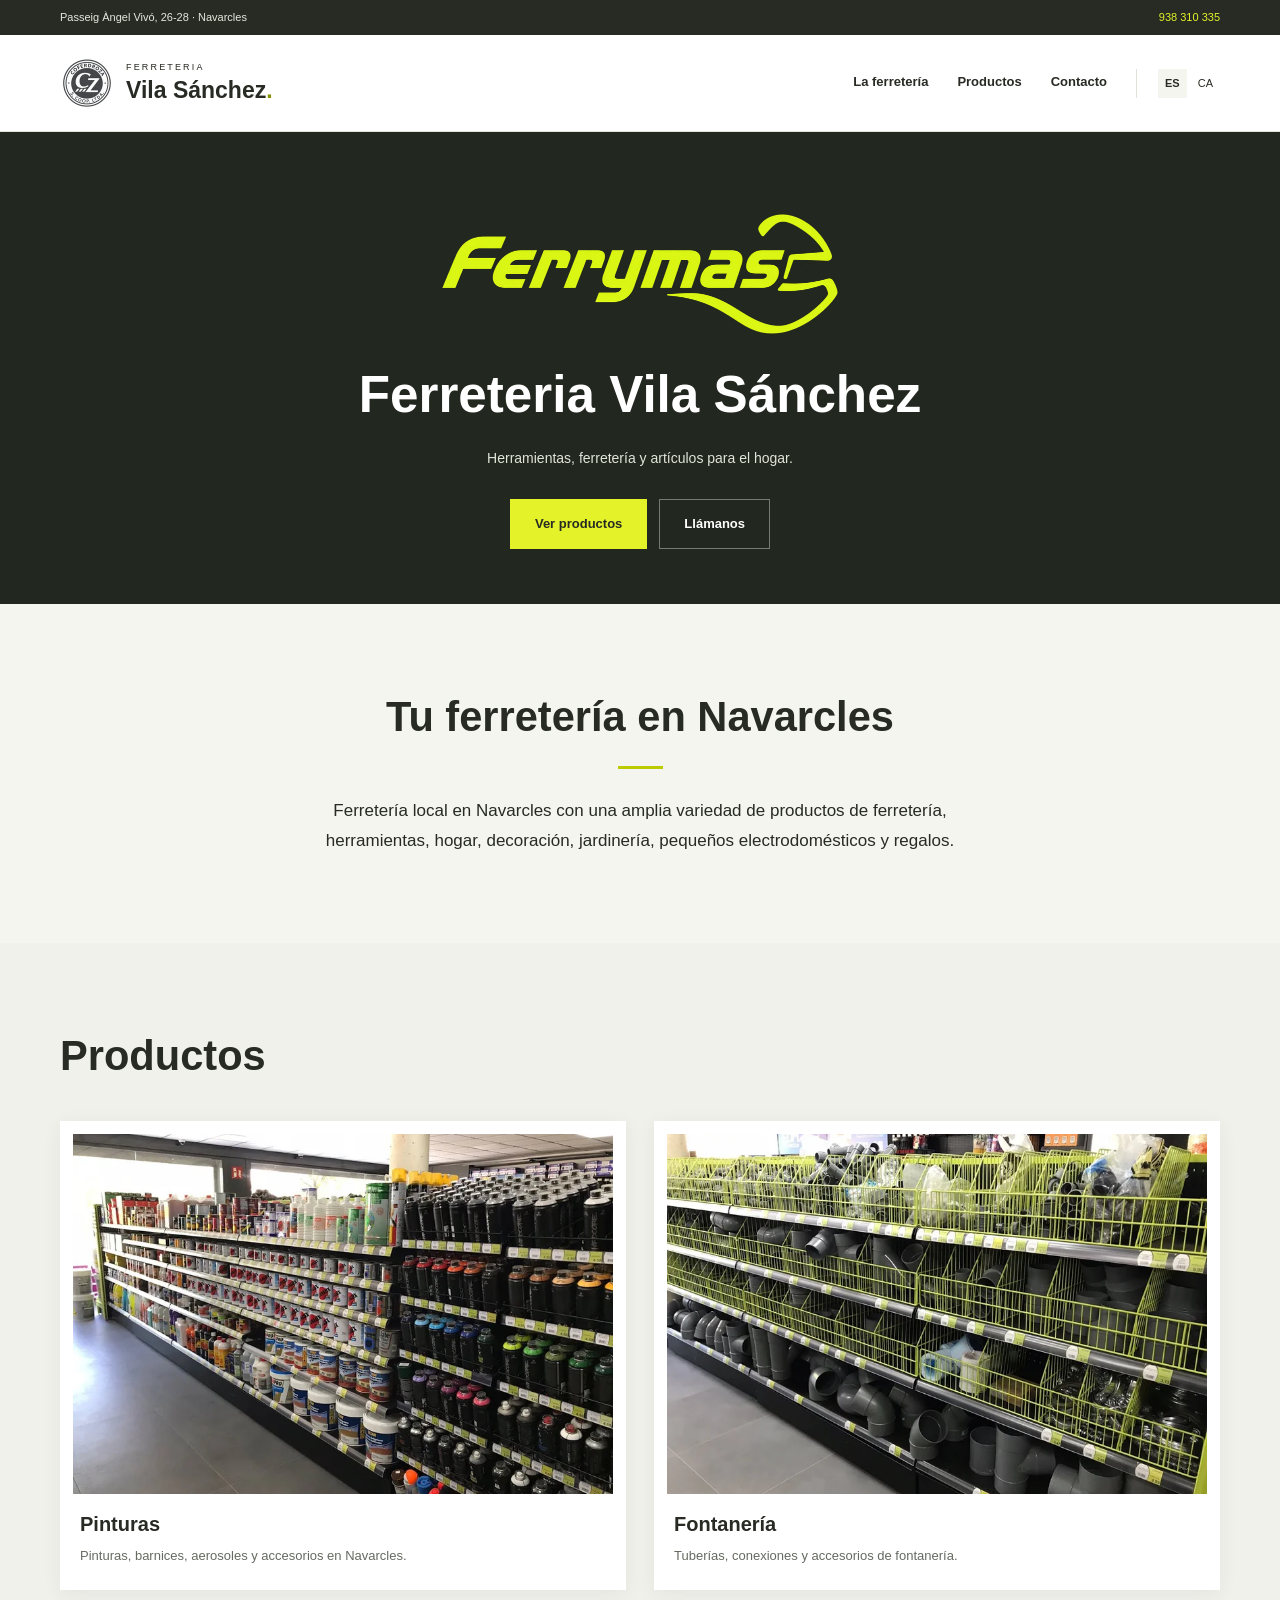
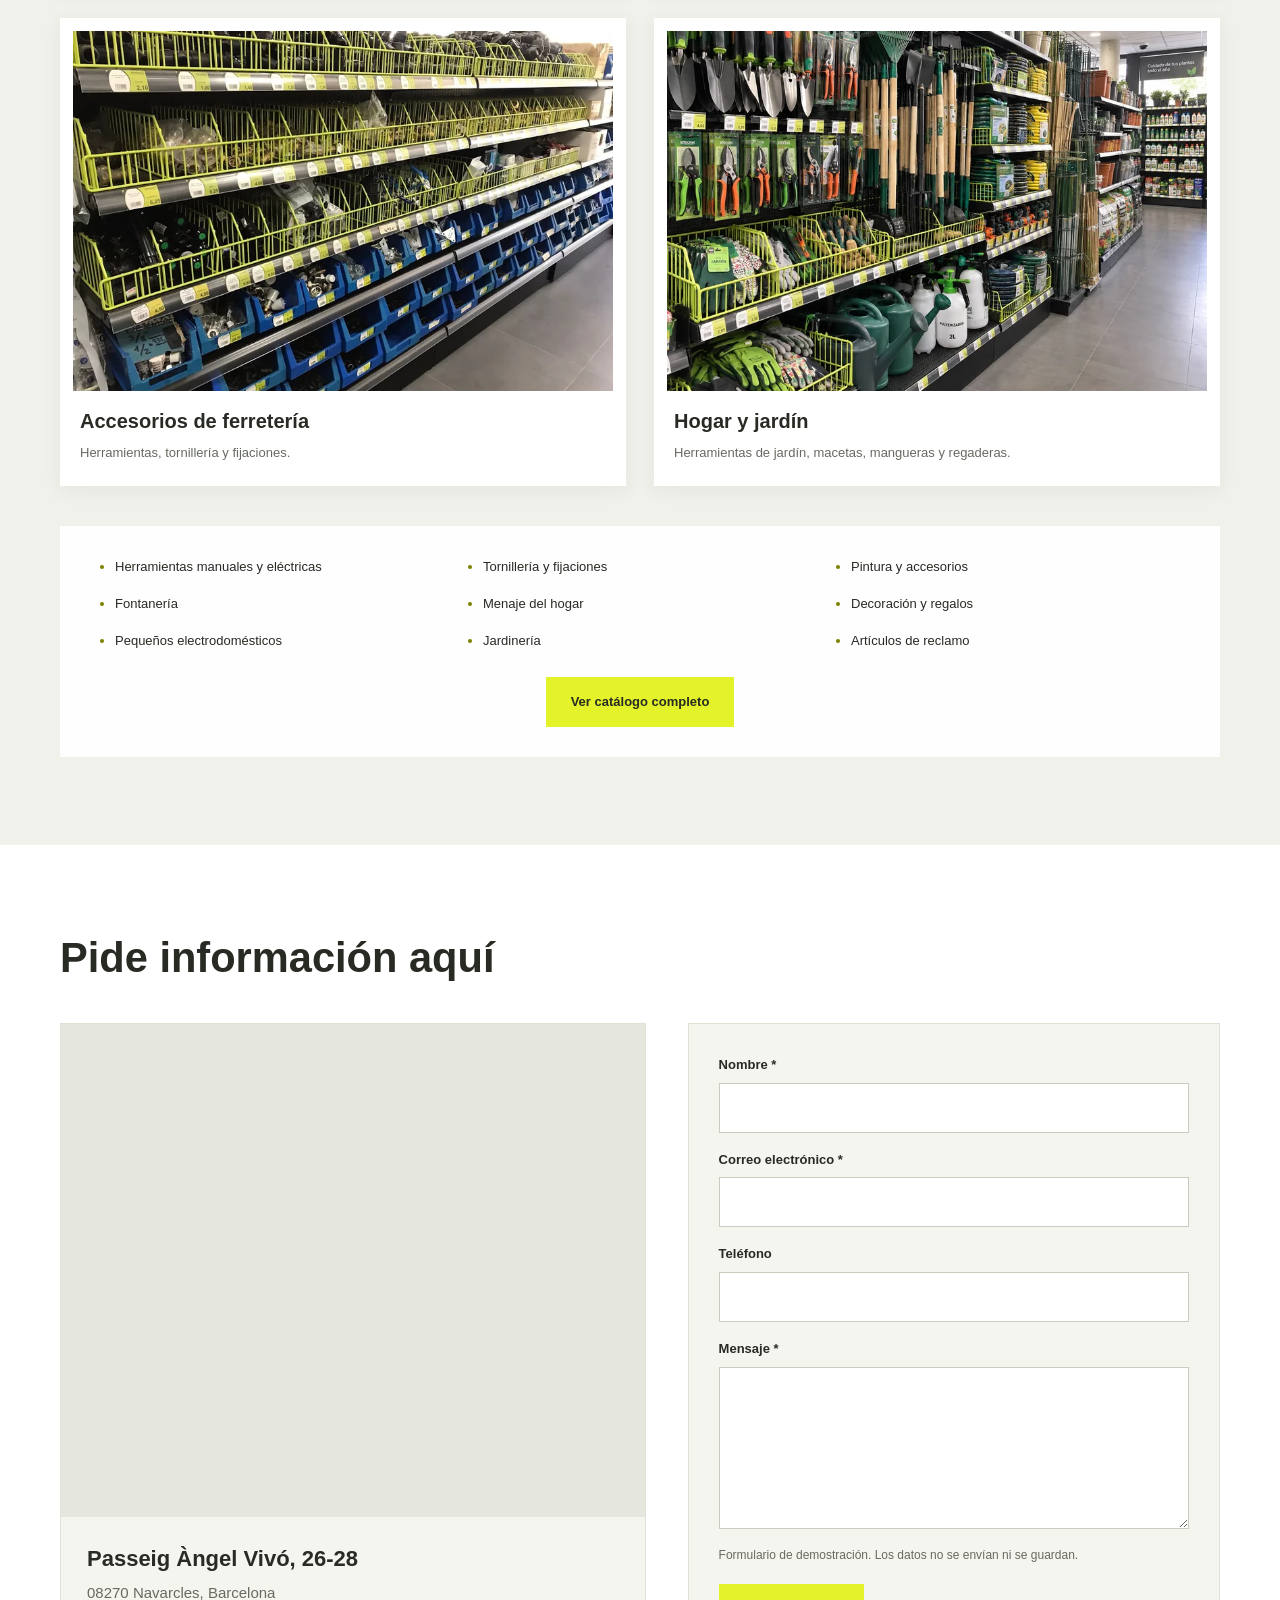
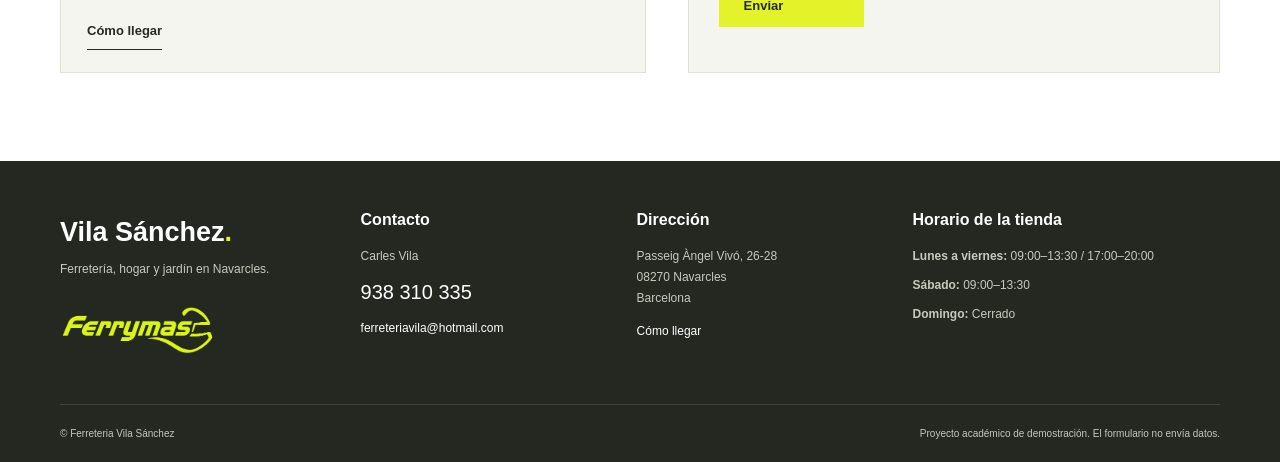
==== commit 5a6583c7: "Proyecto Ferreteria Vila Sanchez" ====
--- a/index.html
+++ b/index.html
@@ -56,7 +56,7 @@
     <section id="inicio" class="hero">
       <div class="container hero-content">
         <img class="hero-logo" src="assets/logo-ferrymas.webp" alt="Logotipo de Ferrymas" width="820" height="273">
-        <h1>Ferreteria Vila Sánchez en Navarcles</h1>
+        <h1>Ferreteria Vila Sánchez</h1>
         <p class="hero-description">Herramientas, ferretería y artículos para el hogar.</p>
         <div class="hero-actions">
           <a class="button" href="productos/">Ver productos</a>
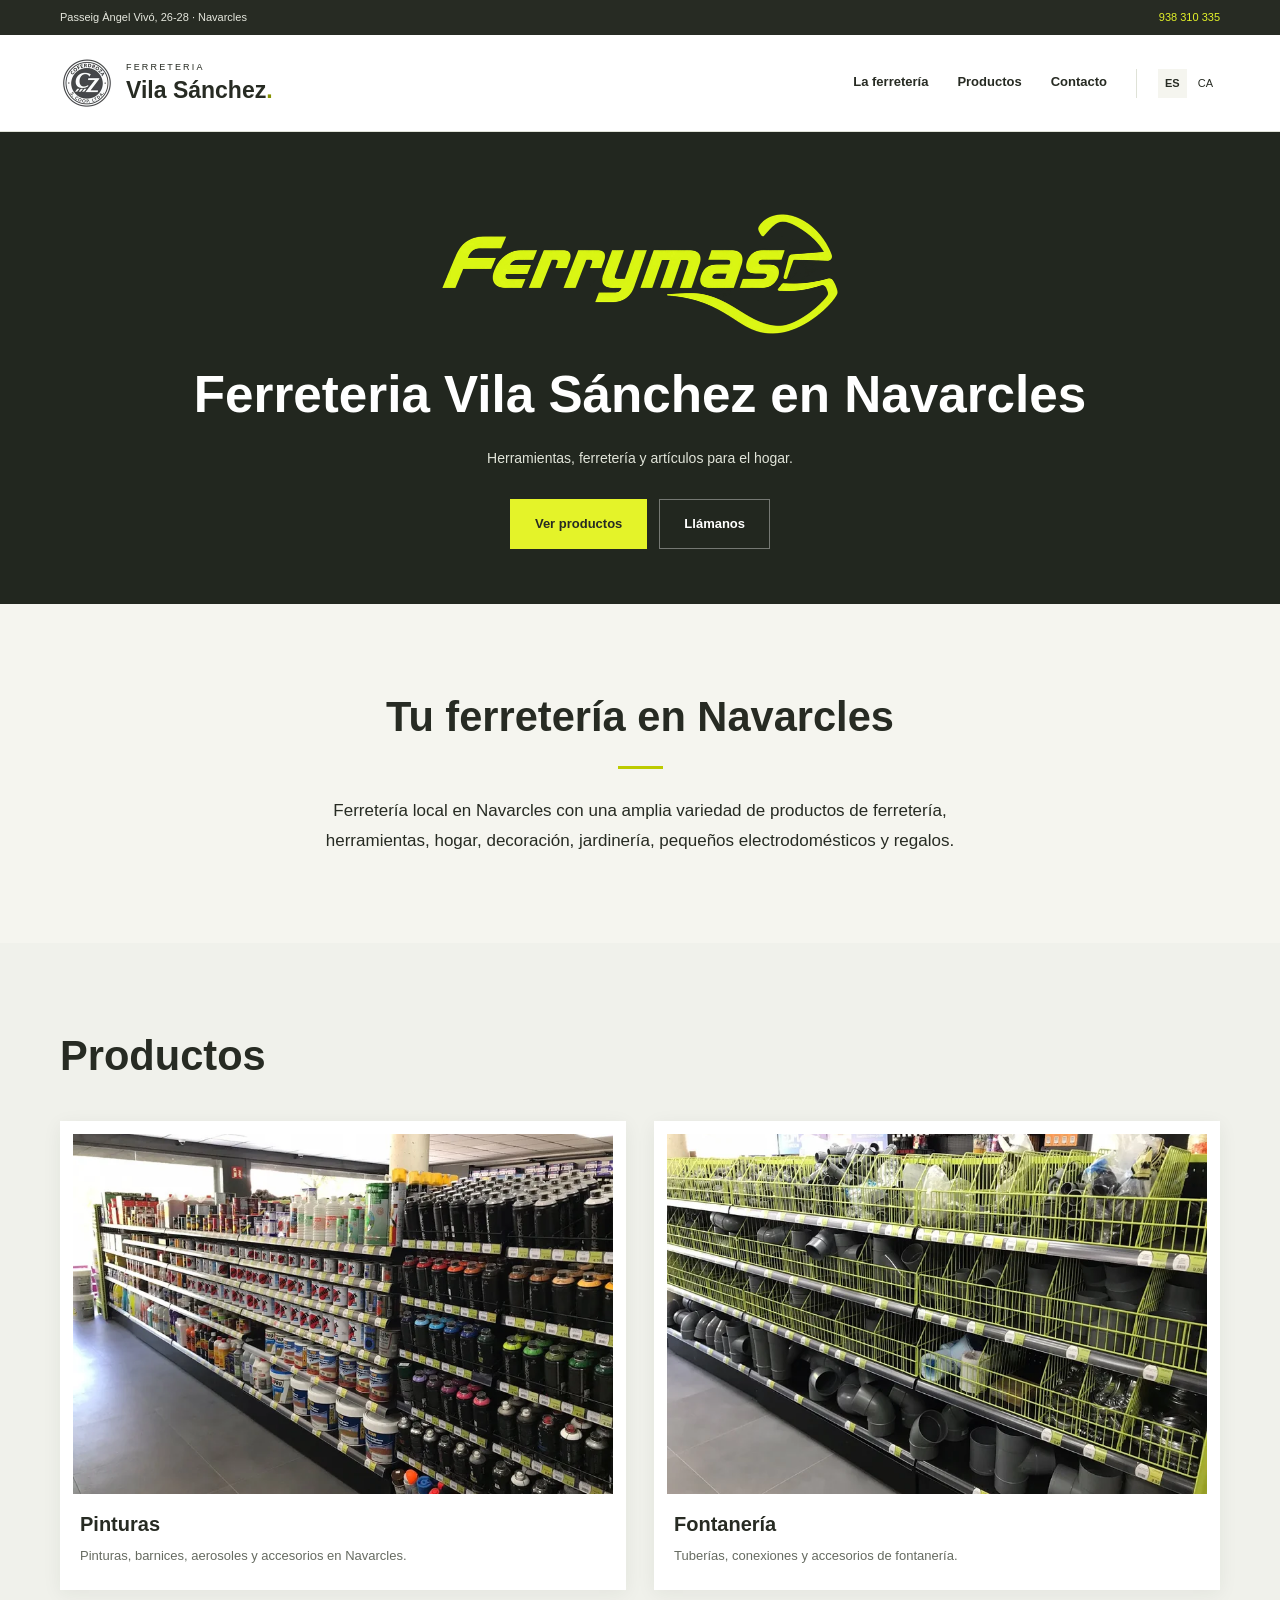
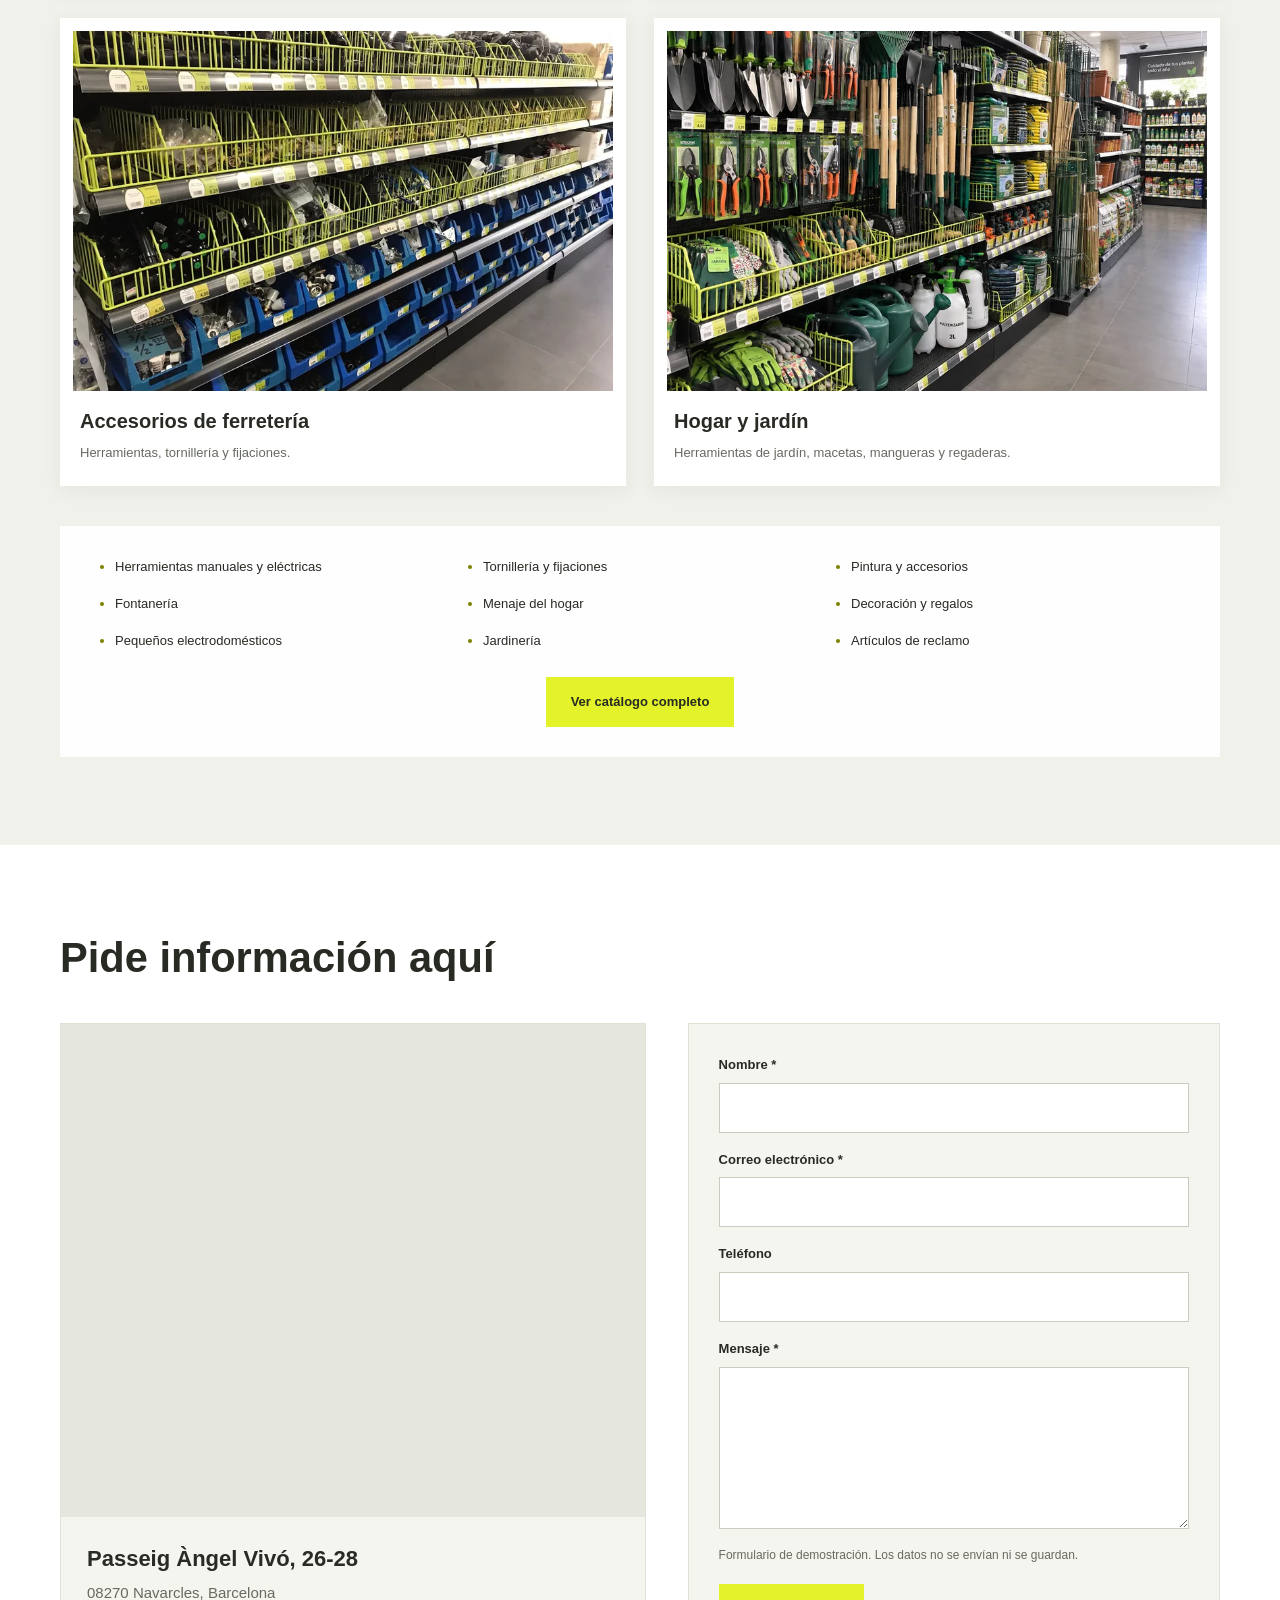
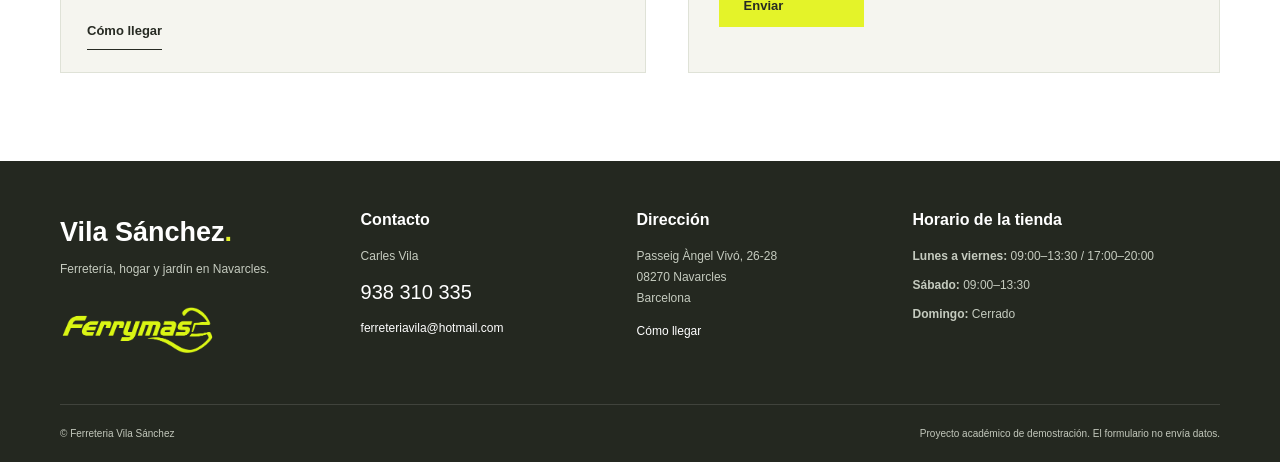
==== commit 00282b8c: "Reorganiza la web en carpetas es/ y ca/ y elimina el sitemap. Deja una estructura simétrica por idio" ====
--- a/index.html
+++ b/index.html
@@ -2,223 +2,11 @@
 <html lang="es">
 <head>
   <meta charset="UTF-8">
-  <meta name="viewport" content="width=device-width, initial-scale=1.0">
-  <title>Ferretería y bricolaje en Navarcles | Vila Sánchez</title>
-  <meta name="description" content="Ferretería en Navarcles con pinturas, herramientas, fontanería y jardinería. Visita Vila Sánchez o llama al 938 310 335 para pedir información sin compromiso.">
-  <link rel="canonical" href="https://dry4n.github.io/ferreteriaVila/">
-  <link rel="alternate" hreflang="es" href="https://dry4n.github.io/ferreteriaVila/">
-  <link rel="alternate" hreflang="ca" href="https://dry4n.github.io/ferreteriaVila/ca/">
-  <link rel="alternate" hreflang="x-default" href="https://dry4n.github.io/ferreteriaVila/">
-  <link rel="icon" type="image/png" href="assets/favicon.png">
-  <link rel="stylesheet" href="styles.css?v=2">
-  <script src="script.js?v=2" defer></script>
+  <meta http-equiv="refresh" content="0; url=es/index.html">
+  <title>Ferreteria Vila Sánchez</title>
+  <link rel="canonical" href="es/index.html">
 </head>
 <body>
-
-  <!-- Barra superior -->
-  <div class="topbar">
-    <div class="container topbar-inner">
-      <span>Passeig Àngel Vivó, 26-28 · Navarcles</span>
-      <a href="tel:+34938310335">938 310 335</a>
-    </div>
-  </div>
-
-  <!-- Cabecera y menú -->
-  <header class="header">
-    <div class="container header-inner">
-      <a class="brand" href="#inicio">
-        <img src="assets/logo-cofedroza.webp" alt="Logotipo de Cofedroza" width="54" height="54">
-        <span>
-          <span class="brand-small">FERRETERIA</span>
-          <strong>Vila Sánchez<span class="brand-dot">.</span></strong>
-        </span>
-      </a>
-
-      <a class="header-call" href="tel:+34938310335" id="btn-llamada" hidden>938 310 335</a>
-
-      <button class="menu-toggle" id="btn-menu" type="button">Menú ☰</button>
-
-      <nav id="navigation">
-        <a href="#presentacion">La ferretería</a>
-        <a href="productos/">Productos</a>
-        <a href="#contacto">Contacto</a>
-        <div class="language-switch">
-          <a href="index.html" class="activo">ES</a>
-          <a href="ca/">CA</a>
-        </div>
-      </nav>
-    </div>
-  </header>
-
-  <main>
-
-    <!-- Portada -->
-    <section id="inicio" class="hero">
-      <div class="container hero-content">
-        <img class="hero-logo" src="assets/logo-ferrymas.webp" alt="Logotipo de Ferrymas" width="820" height="273">
-        <h1>Ferreteria Vila Sánchez</h1>
-        <p class="hero-description">Herramientas, ferretería y artículos para el hogar.</p>
-        <div class="hero-actions">
-          <a class="button" href="productos/">Ver productos</a>
-          <a class="button button-outline" href="tel:+34938310335">Llámanos</a>
-        </div>
-      </div>
-    </section>
-
-    <!-- Presentación -->
-    <section id="presentacion" class="intro section">
-      <div class="container narrow">
-        <h2>Tu ferretería en Navarcles</h2>
-        <span class="accent-line"></span>
-        <p class="intro-lead">
-          Ferretería local en Navarcles con una amplia variedad de productos de ferretería,
-          herramientas, hogar, decoración, jardinería, pequeños electrodomésticos y regalos.
-        </p>
-      </div>
-    </section>
-
-    <!-- Productos -->
-    <section id="productos" class="section products">
-      <div class="container">
-        <h2>Productos</h2>
-
-        <div class="product-grid">
-          <a class="product-card" href="productos/#pinturas">
-            <div class="photo-wrap">
-              <img src="assets/estanteria-1.webp" alt="Pinturas y barnices en ferretería de Navarcles" width="800" height="600" loading="lazy">
-            </div>
-            <h3>Pinturas</h3>
-            <p>Pinturas, barnices, aerosoles y accesorios en Navarcles.</p>
-          </a>
-
-          <a class="product-card" href="productos/#fontaneria">
-            <div class="photo-wrap">
-              <img src="assets/estanteria-2.webp" alt="Material de fontanería en Navarcles" width="800" height="600" loading="lazy">
-            </div>
-            <h3>Fontanería</h3>
-            <p>Tuberías, conexiones y accesorios de fontanería.</p>
-          </a>
-
-          <a class="product-card" href="productos/#ferreteria">
-            <div class="photo-wrap">
-              <img src="assets/estanteria-3.webp" alt="Tornillería y herramientas en Navarcles" width="800" height="600" loading="lazy">
-            </div>
-            <h3>Accesorios de ferretería</h3>
-            <p>Herramientas, tornillería y fijaciones.</p>
-          </a>
-
-          <a class="product-card" href="productos/#jardin">
-            <div class="photo-wrap">
-              <img src="assets/estanteria-jardineria.webp" alt="Hogar y jardinería en Navarcles" width="800" height="600" loading="lazy">
-            </div>
-            <h3>Hogar y jardín</h3>
-            <p>Herramientas de jardín, macetas, mangueras y regaderas.</p>
-          </a>
-        </div>
-
-        <div class="category-area">
-          <ul class="category-list">
-            <li>Herramientas manuales y eléctricas</li>
-            <li>Tornillería y fijaciones</li>
-            <li>Pintura y accesorios</li>
-            <li>Fontanería</li>
-            <li>Menaje del hogar</li>
-            <li>Decoración y regalos</li>
-            <li>Pequeños electrodomésticos</li>
-            <li>Jardinería</li>
-            <li>Artículos de reclamo</li>
-          </ul>
-          <p style="margin-top: 24px; text-align: center;">
-            <a class="button" href="productos/">Ver catálogo completo</a>
-          </p>
-        </div>
-      </div>
-    </section>
-
-    <!-- Contacto -->
-    <section id="contacto" class="section contact-section">
-      <div class="container">
-        <h2>Pide información aquí</h2>
-
-        <div class="contact-layout">
-          <div class="map-card">
-            <iframe class="contact-map"
-              src="https://www.google.com/maps?q=Ferreteria%20Vila%20Sánchez,%20Passeig%20Àngel%20Vivó,%2026-28,%2008270%20Navarcles&output=embed&hl=es"
-              title="Mapa de Ferreteria Vila Sánchez"
-              width="600" height="300"
-              loading="lazy"
-              allowfullscreen>
-            </iframe>
-            <div class="map-address">
-              <p><strong>Passeig Àngel Vivó, 26-28</strong><br>08270 Navarcles, Barcelona</p>
-              <a class="text-link" href="https://www.google.com/maps/search/?api=1&query=Ferreteria+Vila+Sánchez+Navarcles" target="_blank">Cómo llegar</a>
-            </div>
-          </div>
-
-          <form id="contact-form" class="contact-form">
-            <div class="form-field">
-              <label for="nombre">Nombre *</label>
-              <input type="text" id="nombre" name="nombre" required>
-            </div>
-            <div class="form-field">
-              <label for="email">Correo electrónico *</label>
-              <input type="email" id="email" name="email" required>
-            </div>
-            <div class="form-field">
-              <label for="telefono">Teléfono</label>
-              <input type="tel" id="telefono" name="telefono">
-            </div>
-            <div class="form-field">
-              <label for="mensaje">Mensaje *</label>
-              <textarea id="mensaje" name="mensaje" rows="5" required></textarea>
-            </div>
-            <p class="form-note">Formulario de demostración. Los datos no se envían ni se guardan.</p>
-            <button class="button form-submit" type="submit">Enviar</button>
-            <p class="form-status" id="form-status"></p>
-          </form>
-        </div>
-      </div>
-    </section>
-
-  </main>
-
-  <!-- Pie de página -->
-  <footer class="footer">
-    <div class="container footer-main">
-      <div class="footer-brand">
-        <a class="footer-name" href="#inicio">Vila Sánchez<span>.</span></a>
-        <p>Ferretería, hogar y jardín en Navarcles.</p>
-        <img src="assets/logo-ferrymas.webp" alt="Logotipo de Ferrymas" width="155" height="52" loading="lazy">
-      </div>
-
-      <div class="footer-contact">
-        <h3>Contacto</h3>
-        <p>Carles Vila</p>
-        <a class="footer-phone" href="tel:+34938310335">938 310 335</a>
-        <a class="footer-email" href="mailto:ferreteriavila@hotmail.com">ferreteriavila@hotmail.com</a>
-      </div>
-
-      <div class="footer-address">
-        <h3>Dirección</h3>
-        <p>Passeig Àngel Vivó, 26-28<br>08270 Navarcles<br>Barcelona</p>
-        <a href="https://www.google.com/maps/search/?api=1&query=Ferreteria+Vila+Sánchez+Navarcles" target="_blank">Cómo llegar</a>
-      </div>
-
-      <div class="footer-hours">
-        <h3>Horario de la tienda</h3>
-        <p><strong>Lunes a viernes:</strong> 09:00–13:30 / 17:00–20:00</p>
-        <p><strong>Sábado:</strong> 09:00–13:30</p>
-        <p><strong>Domingo:</strong> Cerrado</p>
-      </div>
-    </div>
-
-    <div class="container footer-bottom">
-      <span>© Ferreteria Vila Sánchez</span>
-      <p>Proyecto académico de demostración. El formulario no envía datos.</p>
-    </div>
-  </footer>
-
-  <button class="scroll-top" id="btn-arriba" type="button" hidden>^</button>
-
+  <p>Redirigiendo a la versión en castellano... <a href="es/index.html">Entrar</a></p>
 </body>
 </html>
